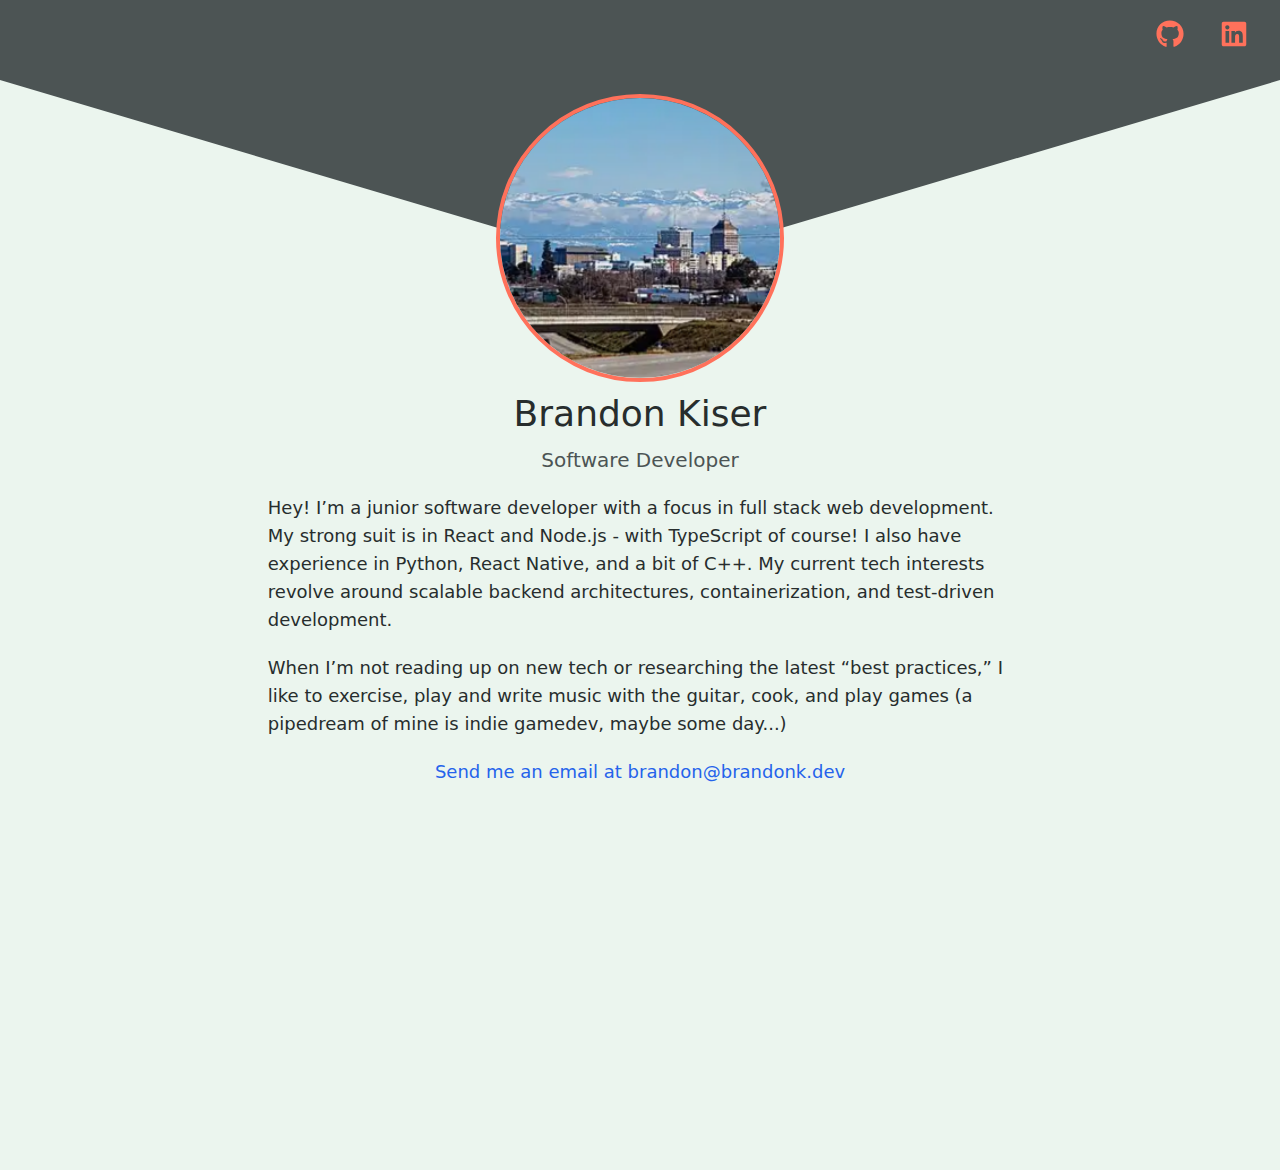
==== index.html @ dc222eaa "Updates" ====
<!DOCTYPE html><html lang="en"><head><meta charSet="utf-8"/><meta http-equiv="x-ua-compatible" content="ie=edge"/><meta name="viewport" content="width=device-width, initial-scale=1, shrink-to-fit=no"/><style data-href="/styles.4d371576f0919d60924b.css" id="gatsby-global-css">/*! tailwindcss v2.1.2 | MIT License | https://tailwindcss.com */

/*! modern-normalize v1.1.0 | MIT License | https://github.com/sindresorhus/modern-normalize */html{-moz-tab-size:4;-o-tab-size:4;tab-size:4;line-height:1.15;-webkit-text-size-adjust:100%}body{margin:0;font-family:system-ui,-apple-system,Segoe UI,Roboto,Helvetica,Arial,sans-serif,Apple Color Emoji,Segoe UI Emoji}hr{height:0;color:inherit}abbr[title]{-webkit-text-decoration:underline dotted;text-decoration:underline dotted}b,strong{font-weight:bolder}code,kbd,pre,samp{font-family:ui-monospace,SFMono-Regular,Consolas,Liberation Mono,Menlo,monospace;font-size:1em}small{font-size:80%}sub,sup{font-size:75%;line-height:0;position:relative;vertical-align:baseline}sub{bottom:-.25em}sup{top:-.5em}table{text-indent:0;border-color:inherit}button,input,optgroup,select,textarea{font-family:inherit;font-size:100%;line-height:1.15;margin:0}button,select{text-transform:none}[type=button],button{-webkit-appearance:button}legend{padding:0}progress{vertical-align:baseline}summary{display:list-item}blockquote,dd,dl,figure,h1,h2,h3,h4,h5,h6,hr,p,pre{margin:0}button{background-color:transparent;background-image:none}button:focus{outline:1px dotted;outline:5px auto -webkit-focus-ring-color}fieldset,ol,ul{margin:0;padding:0}ol,ul{list-style:none}html{font-family:ui-sans-serif,system-ui,-apple-system,BlinkMacSystemFont,Segoe UI,Roboto,Helvetica Neue,Arial,Noto Sans,sans-serif,Apple Color Emoji,Segoe UI Emoji,Segoe UI Symbol,Noto Color Emoji;line-height:1.5}body{font-family:inherit;line-height:inherit}*,:after,:before{box-sizing:border-box;border:0 solid}hr{border-top-width:1px}img{border-style:solid}textarea{resize:vertical}input::-moz-placeholder,textarea::-moz-placeholder{opacity:1;color:#a1a1aa}input:-ms-input-placeholder,textarea:-ms-input-placeholder{opacity:1;color:#a1a1aa}input::placeholder,textarea::placeholder{opacity:1;color:#a1a1aa}button{cursor:pointer}table{border-collapse:collapse}h1,h2,h3,h4,h5,h6{font-size:inherit;font-weight:inherit}a{color:inherit;text-decoration:inherit}button,input,optgroup,select,textarea{padding:0;line-height:inherit;color:inherit}code,kbd,pre,samp{font-family:ui-monospace,SFMono-Regular,Menlo,Monaco,Consolas,Liberation Mono,Courier New,monospace}audio,canvas,embed,iframe,img,object,svg,video{display:block;vertical-align:middle}img,video{max-width:100%;height:auto}.bg-gray{--tw-bg-opacity:1;background-color:rgba(76,84,84,var(--tw-bg-opacity))}.bg-light{--tw-bg-opacity:1;background-color:rgba(235,245,238,var(--tw-bg-opacity))}.border-primary{--tw-border-opacity:1;border-color:rgba(255,113,91,var(--tw-border-opacity))}.rounded-full{border-radius:9999px}.border-4{border-width:4px}.flex{display:flex}.table{display:table}.flex-col{flex-direction:column}.items-center{align-items:center}.justify-end{justify-content:flex-end}.font-medium{font-weight:500}.h-72{height:18rem}.text-xl{font-size:1.25rem;line-height:1.75rem}.text-4xl{font-size:2.25rem;line-height:2.5rem}.mt-3{margin-top:.75rem}.mt-5{margin-top:1.25rem}.mr-9{margin-right:2.25rem}.-mt-44{margin-top:-11rem}.max-w-prose{max-width:65ch}.max-w-screen-xl{max-width:1280px}.min-h-screen{min-height:100vh}.px-8{padding-left:2rem;padding-right:2rem}.pt-5{padding-top:1.25rem}.absolute{position:absolute}.relative{position:relative}.bottom-0{bottom:0}*{--tw-shadow:0 0 transparent;--tw-ring-inset:var(--tw-empty,/*!*/ /*!*/);--tw-ring-offset-width:0px;--tw-ring-offset-color:#fff;--tw-ring-color:rgba(59,130,246,0.5);--tw-ring-offset-shadow:0 0 transparent;--tw-ring-shadow:0 0 transparent}.text-primary{--tw-text-opacity:1;color:rgba(255,113,91,var(--tw-text-opacity))}.text-blue-600{--tw-text-opacity:1;color:rgba(37,99,235,var(--tw-text-opacity))}.text-gray{--tw-text-opacity:1;color:rgba(76,84,84,var(--tw-text-opacity))}.text-black{--tw-text-opacity:1;color:rgba(39,45,45,var(--tw-text-opacity))}.text-light{--tw-text-opacity:1;color:rgba(235,245,238,var(--tw-text-opacity))}.w-72{width:18rem}.w-full{width:100%}@-webkit-keyframes spin{to{transform:rotate(1turn)}}@keyframes spin{to{transform:rotate(1turn)}}@-webkit-keyframes ping{75%,to{transform:scale(2);opacity:0}}@keyframes ping{75%,to{transform:scale(2);opacity:0}}@-webkit-keyframes pulse{50%{opacity:.5}}@keyframes pulse{50%{opacity:.5}}@-webkit-keyframes bounce{0%,to{transform:translateY(-25%);-webkit-animation-timing-function:cubic-bezier(.8,0,1,1);animation-timing-function:cubic-bezier(.8,0,1,1)}50%{transform:none;-webkit-animation-timing-function:cubic-bezier(0,0,.2,1);animation-timing-function:cubic-bezier(0,0,.2,1)}}@keyframes bounce{0%,to{transform:translateY(-25%);-webkit-animation-timing-function:cubic-bezier(.8,0,1,1);animation-timing-function:cubic-bezier(.8,0,1,1)}50%{transform:none;-webkit-animation-timing-function:cubic-bezier(0,0,.2,1);animation-timing-function:cubic-bezier(0,0,.2,1)}}.filter{--tw-blur:var(--tw-empty,/*!*/ /*!*/);--tw-brightness:var(--tw-empty,/*!*/ /*!*/);--tw-contrast:var(--tw-empty,/*!*/ /*!*/);--tw-grayscale:var(--tw-empty,/*!*/ /*!*/);--tw-hue-rotate:var(--tw-empty,/*!*/ /*!*/);--tw-invert:var(--tw-empty,/*!*/ /*!*/);--tw-saturate:var(--tw-empty,/*!*/ /*!*/);--tw-sepia:var(--tw-empty,/*!*/ /*!*/);--tw-drop-shadow:var(--tw-empty,/*!*/ /*!*/);filter:var(--tw-blur) var(--tw-brightness) var(--tw-contrast) var(--tw-grayscale) var(--tw-hue-rotate) var(--tw-invert) var(--tw-saturate) var(--tw-sepia) var(--tw-drop-shadow)}@media (min-width:640px){.sm\:text-lg{font-size:1.125rem;line-height:1.75rem}}</style><meta name="generator" content="Gatsby 3.4.0"/><style>.gatsby-image-wrapper{position:relative;overflow:hidden}.gatsby-image-wrapper img{bottom:0;height:100%;left:0;margin:0;max-width:none;padding:0;position:absolute;right:0;top:0;width:100%;object-fit:cover}.gatsby-image-wrapper [data-main-image]{opacity:0;transform:translateZ(0);transition:opacity .25s linear;will-change:opacity}.gatsby-image-wrapper-constrained{display:inline-block}</style><noscript><style>.gatsby-image-wrapper noscript [data-main-image]{opacity:1!important}.gatsby-image-wrapper [data-placeholder-image]{opacity:0!important}</style></noscript><script type="module">const e="undefined"!=typeof HTMLImageElement&&"loading"in HTMLImageElement.prototype;e&&document.body.addEventListener("load",(function(e){if(void 0===e.target.dataset.mainImage)return;if(void 0===e.target.dataset.gatsbyImageSsr)return;const t=e.target;let a=null,n=t;for(;null===a&&n;)void 0!==n.parentNode.dataset.gatsbyImageWrapper&&(a=n.parentNode),n=n.parentNode;const o=a.querySelector("[data-placeholder-image]"),r=new Image;r.src=t.currentSrc,r.decode().catch((()=>{})).then((()=>{t.style.opacity=1,o&&(o.style.opacity=0,o.style.transition="opacity 500ms linear")}))}),!0);</script><title data-react-helmet="true">Home | Brandon Kiser</title><link data-react-helmet="true" rel="icon" type="image/png" sizes="32x32" href="/favicon-32x32.png?v=1"/><meta data-react-helmet="true" name="description" content="I&#x27;m a software developer interested in fullstack web development."/><meta data-react-helmet="true" name="image" content="/images/fresnoo.jpg"/><meta data-react-helmet="true" name="keywords" content="software developer,personal site"/><meta data-react-helmet="true" property="og:title" content="Home"/><meta data-react-helmet="true" property="og:description" content="I&#x27;m a software developer interested in fullstack web development."/><meta data-react-helmet="true" property="og:url" content="https://brandonk.dev/"/><meta data-react-helmet="true" property="og:image" content="/images/fresnoo.jpg"/><meta data-react-helmet="true" property="og:type" content="website"/><meta data-react-helmet="true" property="og:locale" content="en_US"/><meta data-react-helmet="true" property="twitter:card" content="summary"/><link as="script" rel="preload" href="/webpack-runtime-e0a2b628b7bd402c7b55.js"/><link as="script" rel="preload" href="/framework-cb53c9c362859ae9bfa5.js"/><link as="script" rel="preload" href="/app-51cdb8d6a1d5a7055a1d.js"/><link as="script" rel="preload" href="/1bfc9850-6efd8402f4353f41d329.js"/><link as="script" rel="preload" href="/component---src-pages-index-tsx-27142b4225691c82a915.js"/><link as="fetch" rel="preload" href="/page-data/index/page-data.json" crossorigin="anonymous"/><link as="fetch" rel="preload" href="/page-data/sq/d/2160465842.json" crossorigin="anonymous"/><link as="fetch" rel="preload" href="/page-data/app-data.json" crossorigin="anonymous"/></head><body><div id="___gatsby"><div style="outline:none" tabindex="-1" id="gatsby-focus-wrapper"><div><nav class="relative flex flex-col items-center bg-gray" style="min-height:270px"><div class="flex justify-end w-full max-w-screen-xl pt-5 px-8"><a class="mr-9" href="https://github.com/brandonskiser" aria-label="Navigate to Github profile"><svg stroke="currentColor" fill="currentColor" stroke-width="0" viewBox="0 0 496 512" class="text-primary" height="28" width="28" xmlns="http://www.w3.org/2000/svg"><path d="M165.9 397.4c0 2-2.3 3.6-5.2 3.6-3.3.3-5.6-1.3-5.6-3.6 0-2 2.3-3.6 5.2-3.6 3-.3 5.6 1.3 5.6 3.6zm-31.1-4.5c-.7 2 1.3 4.3 4.3 4.9 2.6 1 5.6 0 6.2-2s-1.3-4.3-4.3-5.2c-2.6-.7-5.5.3-6.2 2.3zm44.2-1.7c-2.9.7-4.9 2.6-4.6 4.9.3 2 2.9 3.3 5.9 2.6 2.9-.7 4.9-2.6 4.6-4.6-.3-1.9-3-3.2-5.9-2.9zM244.8 8C106.1 8 0 113.3 0 252c0 110.9 69.8 205.8 169.5 239.2 12.8 2.3 17.3-5.6 17.3-12.1 0-6.2-.3-40.4-.3-61.4 0 0-70 15-84.7-29.8 0 0-11.4-29.1-27.8-36.6 0 0-22.9-15.7 1.6-15.4 0 0 24.9 2 38.6 25.8 21.9 38.6 58.6 27.5 72.9 20.9 2.3-16 8.8-27.1 16-33.7-55.9-6.2-112.3-14.3-112.3-110.5 0-27.5 7.6-41.3 23.6-58.9-2.6-6.5-11.1-33.3 2.6-67.9 20.9-6.5 69 27 69 27 20-5.6 41.5-8.5 62.8-8.5s42.8 2.9 62.8 8.5c0 0 48.1-33.6 69-27 13.7 34.7 5.2 61.4 2.6 67.9 16 17.7 25.8 31.5 25.8 58.9 0 96.5-58.9 104.2-114.8 110.5 9.2 7.9 17 22.9 17 46.4 0 33.7-.3 75.4-.3 83.6 0 6.5 4.6 14.4 17.3 12.1C428.2 457.8 496 362.9 496 252 496 113.3 383.5 8 244.8 8zM97.2 352.9c-1.3 1-1 3.3.7 5.2 1.6 1.6 3.9 2.3 5.2 1 1.3-1 1-3.3-.7-5.2-1.6-1.6-3.9-2.3-5.2-1zm-10.8-8.1c-.7 1.3.3 2.9 2.3 3.9 1.6 1 3.6.7 4.3-.7.7-1.3-.3-2.9-2.3-3.9-2-.6-3.6-.3-4.3.7zm32.4 35.6c-1.6 1.3-1 4.3 1.3 6.2 2.3 2.3 5.2 2.6 6.5 1 1.3-1.3.7-4.3-1.3-6.2-2.2-2.3-5.2-2.6-6.5-1zm-11.4-14.7c-1.6 1-1.6 3.6 0 5.9 1.6 2.3 4.3 3.3 5.6 2.3 1.6-1.3 1.6-3.9 0-6.2-1.4-2.3-4-3.3-5.6-2z"></path></svg></a><a href="#" aria-label="Navigate to Linkedin profile"><svg stroke="currentColor" fill="currentColor" stroke-width="0" viewBox="0 0 448 512" class="text-primary" height="28" width="28" xmlns="http://www.w3.org/2000/svg"><path d="M416 32H31.9C14.3 32 0 46.5 0 64.3v383.4C0 465.5 14.3 480 31.9 480H416c17.6 0 32-14.5 32-32.3V64.3c0-17.8-14.4-32.3-32-32.3zM135.4 416H69V202.2h66.5V416zm-33.2-243c-21.3 0-38.5-17.3-38.5-38.5S80.9 96 102.2 96c21.2 0 38.5 17.3 38.5 38.5 0 21.3-17.2 38.5-38.5 38.5zm282.1 243h-66.4V312c0-24.8-.5-56.7-34.5-56.7-34.6 0-39.9 27-39.9 54.9V416h-66.4V202.2h63.7v29.2h.9c8.9-16.8 30.6-34.5 62.9-34.5 67.2 0 79.7 44.3 79.7 101.9V416z"></path></svg></a></div><div class="absolute bottom-0 w-full text-light"><svg width="100%" height="190" viewBox="0 0 1440 190" fill="none" xmlns="http://www.w3.org/2000/svg" preserveAspectRatio="none"><path d="M 0 0 L 720 190 L 1440 0 V 190 H 0 V 0 Z" fill="currentColor"></path></svg></div></nav><main class="flex flex-col items-center relative bg-light min-h-screen px-8"><div data-gatsby-image-wrapper="" class="gatsby-image-wrapper gatsby-image-wrapper-constrained -mt-44 border-primary border-4 rounded-full w-72 h-72"><div style="max-width:500px;display:block"><img alt="" role="presentation" aria-hidden="true" src="data:image/svg+xml;charset=utf-8,%3Csvg height=&#x27;247&#x27; width=&#x27;500&#x27; xmlns=&#x27;http://www.w3.org/2000/svg&#x27; version=&#x27;1.1&#x27;%3E%3C/svg%3E" style="max-width:100%;display:block;position:static"/></div><div aria-hidden="true" data-placeholder-image="" style="opacity:1;transition:opacity 500ms linear;background-color:#88a8c8;position:absolute;top:0;left:0;bottom:0;right:0"></div><picture><source type="image/webp" data-srcset="/static/77db1c9a770dfc581661eaed832fd89c/d7fe7/profile.webp 125w,/static/77db1c9a770dfc581661eaed832fd89c/f8513/profile.webp 250w,/static/77db1c9a770dfc581661eaed832fd89c/a6b00/profile.webp 500w" sizes="(min-width: 500px) 500px, 100vw"/><img data-gatsby-image-ssr="" data-main-image="" style="opacity:0" sizes="(min-width: 500px) 500px, 100vw" decoding="async" loading="lazy" data-src="/static/77db1c9a770dfc581661eaed832fd89c/4d227/profile.jpg" data-srcset="/static/77db1c9a770dfc581661eaed832fd89c/37e5d/profile.jpg 125w,/static/77db1c9a770dfc581661eaed832fd89c/defcf/profile.jpg 250w,/static/77db1c9a770dfc581661eaed832fd89c/4d227/profile.jpg 500w" alt="Profile Picture"/></picture><noscript><picture><source type="image/webp" srcSet="/static/77db1c9a770dfc581661eaed832fd89c/d7fe7/profile.webp 125w,/static/77db1c9a770dfc581661eaed832fd89c/f8513/profile.webp 250w,/static/77db1c9a770dfc581661eaed832fd89c/a6b00/profile.webp 500w" sizes="(min-width: 500px) 500px, 100vw"/><img data-gatsby-image-ssr="" data-main-image="" style="opacity:0" sizes="(min-width: 500px) 500px, 100vw" decoding="async" loading="lazy" src="/static/77db1c9a770dfc581661eaed832fd89c/4d227/profile.jpg" srcSet="/static/77db1c9a770dfc581661eaed832fd89c/37e5d/profile.jpg 125w,/static/77db1c9a770dfc581661eaed832fd89c/defcf/profile.jpg 250w,/static/77db1c9a770dfc581661eaed832fd89c/4d227/profile.jpg 500w" alt="Profile Picture"/></picture></noscript><script type="module">const t="undefined"!=typeof HTMLImageElement&&"loading"in HTMLImageElement.prototype;if(t){const t=document.querySelectorAll("img[data-main-image]");for(let e of t){e.dataset.src&&(e.setAttribute("src",e.dataset.src),e.removeAttribute("data-src")),e.dataset.srcset&&(e.setAttribute("srcset",e.dataset.srcset),e.removeAttribute("data-srcset"));const t=e.parentNode.querySelectorAll("source[data-srcset]");for(let e of t)e.setAttribute("srcset",e.dataset.srcset),e.removeAttribute("data-srcset");e.complete&&(e.style.opacity=1)}}</script></div><h1 class="text-4xl font-medium text-black mt-3">Brandon Kiser</h1><h2 class="text-xl text-gray mt-3">Software Developer</h2><p class="text-black mt-5 max-w-prose sm:text-lg">Hey! I’m a junior software developer with a focus in full stack web development. My strong suit is in React and Node.js - with TypeScript of course! I also have experience in Python, React Native, and a bit of C++. My current tech interests revolve around scalable backend architectures, containerization, and test-driven development.</p><p class="text-black mt-5 max-w-prose sm:text-lg">When I’m not reading up on new tech or researching the latest “best practices,” I like to exercise, play and write music with the guitar, cook, and play games (a pipedream of mine is indie gamedev, maybe some day...)</p><a class="text-blue-600 mt-5 sm:text-lg" href="mailto:brandon@brandonk.dev">Send me an email at brandon@brandonk.dev</a></main></div></div><div id="gatsby-announcer" style="position:absolute;top:0;width:1px;height:1px;padding:0;overflow:hidden;clip:rect(0, 0, 0, 0);white-space:nowrap;border:0" aria-live="assertive" aria-atomic="true"></div></div><script id="gatsby-script-loader">/*<![CDATA[*/window.pagePath="/";/*]]>*/</script><script id="gatsby-chunk-mapping">/*<![CDATA[*/window.___chunkMapping={"polyfill":["/polyfill-16cd3ae3bc737259f086.js"],"app":["/app-51cdb8d6a1d5a7055a1d.js"],"component---src-pages-404-tsx":["/component---src-pages-404-tsx-73007e26bf84c670ecbb.js"],"component---src-pages-index-tsx":["/component---src-pages-index-tsx-27142b4225691c82a915.js"]};/*]]>*/</script><script src="/polyfill-16cd3ae3bc737259f086.js" nomodule=""></script><script src="/component---src-pages-index-tsx-27142b4225691c82a915.js" async=""></script><script src="/1bfc9850-6efd8402f4353f41d329.js" async=""></script><script src="/app-51cdb8d6a1d5a7055a1d.js" async=""></script><script src="/framework-cb53c9c362859ae9bfa5.js" async=""></script><script src="/webpack-runtime-e0a2b628b7bd402c7b55.js" async=""></script></body></html>
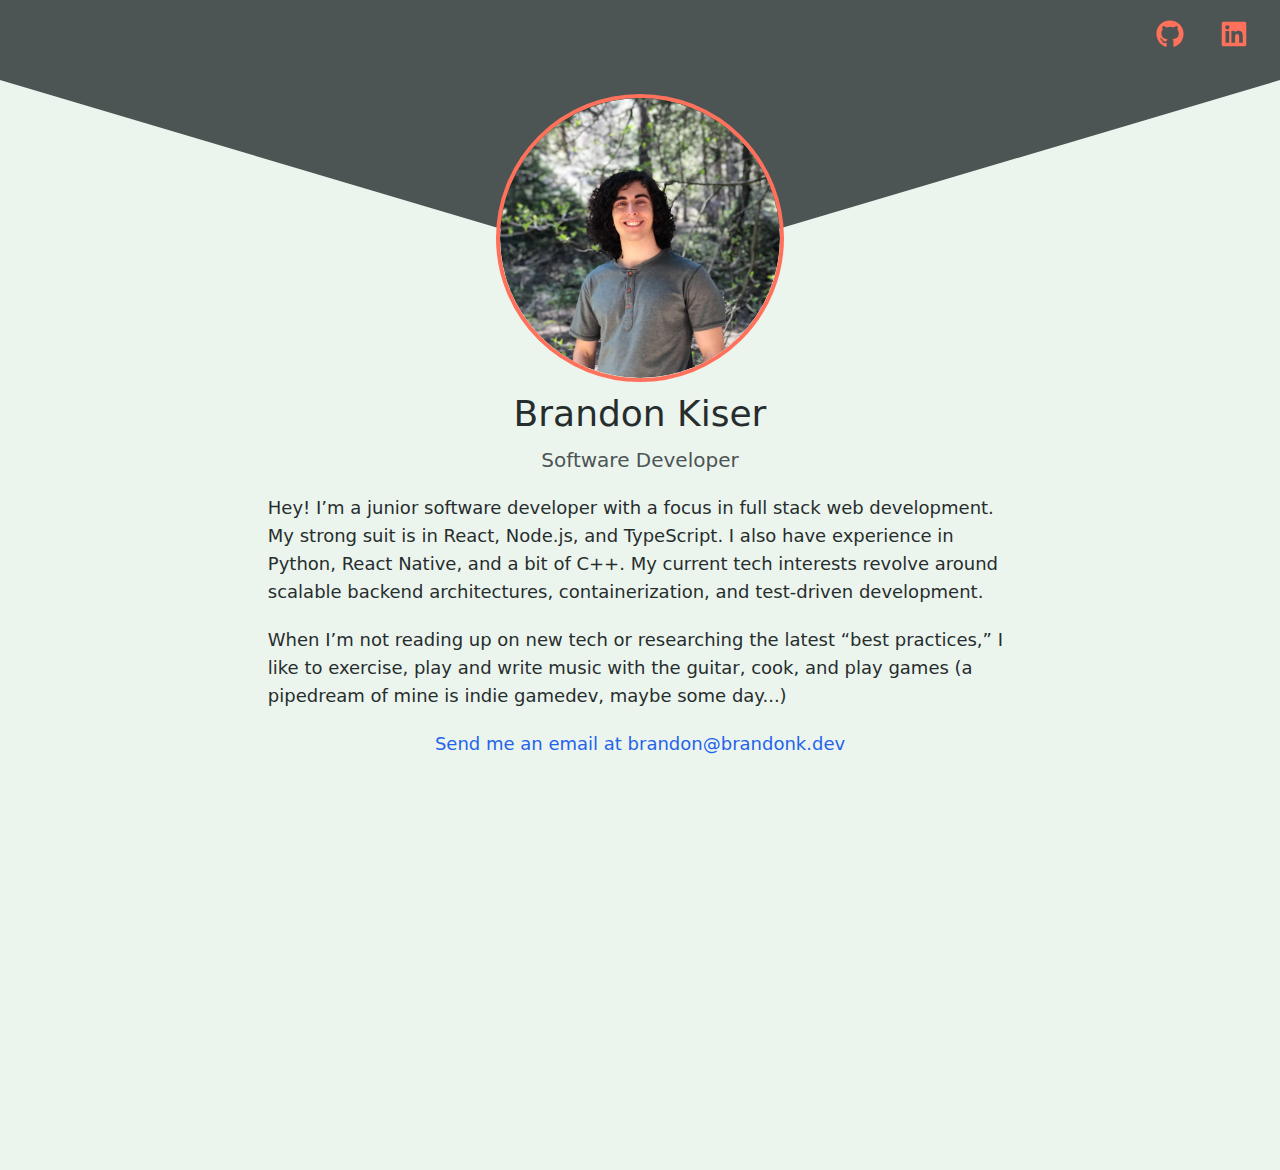
==== commit 0c8e0aa5: "Updates" ====
--- a/index.html
+++ b/index.html
@@ -1,3 +1,3 @@
-<!DOCTYPE html><html lang="en"><head><meta charSet="utf-8"/><meta http-equiv="x-ua-compatible" content="ie=edge"/><meta name="viewport" content="width=device-width, initial-scale=1, shrink-to-fit=no"/><style data-href="/styles.4d371576f0919d60924b.css" id="gatsby-global-css">/*! tailwindcss v2.1.2 | MIT License | https://tailwindcss.com */
+<!DOCTYPE html><html lang="en"><head><meta charSet="utf-8"/><meta http-equiv="x-ua-compatible" content="ie=edge"/><meta name="viewport" content="width=device-width, initial-scale=1, shrink-to-fit=no"/><style data-href="/styles.6b4b7f3c57226f281df9.css" id="gatsby-global-css">/*! tailwindcss v2.1.2 | MIT License | https://tailwindcss.com */
 
-/*! modern-normalize v1.1.0 | MIT License | https://github.com/sindresorhus/modern-normalize */html{-moz-tab-size:4;-o-tab-size:4;tab-size:4;line-height:1.15;-webkit-text-size-adjust:100%}body{margin:0;font-family:system-ui,-apple-system,Segoe UI,Roboto,Helvetica,Arial,sans-serif,Apple Color Emoji,Segoe UI Emoji}hr{height:0;color:inherit}abbr[title]{-webkit-text-decoration:underline dotted;text-decoration:underline dotted}b,strong{font-weight:bolder}code,kbd,pre,samp{font-family:ui-monospace,SFMono-Regular,Consolas,Liberation Mono,Menlo,monospace;font-size:1em}small{font-size:80%}sub,sup{font-size:75%;line-height:0;position:relative;vertical-align:baseline}sub{bottom:-.25em}sup{top:-.5em}table{text-indent:0;border-color:inherit}button,input,optgroup,select,textarea{font-family:inherit;font-size:100%;line-height:1.15;margin:0}button,select{text-transform:none}[type=button],button{-webkit-appearance:button}legend{padding:0}progress{vertical-align:baseline}summary{display:list-item}blockquote,dd,dl,figure,h1,h2,h3,h4,h5,h6,hr,p,pre{margin:0}button{background-color:transparent;background-image:none}button:focus{outline:1px dotted;outline:5px auto -webkit-focus-ring-color}fieldset,ol,ul{margin:0;padding:0}ol,ul{list-style:none}html{font-family:ui-sans-serif,system-ui,-apple-system,BlinkMacSystemFont,Segoe UI,Roboto,Helvetica Neue,Arial,Noto Sans,sans-serif,Apple Color Emoji,Segoe UI Emoji,Segoe UI Symbol,Noto Color Emoji;line-height:1.5}body{font-family:inherit;line-height:inherit}*,:after,:before{box-sizing:border-box;border:0 solid}hr{border-top-width:1px}img{border-style:solid}textarea{resize:vertical}input::-moz-placeholder,textarea::-moz-placeholder{opacity:1;color:#a1a1aa}input:-ms-input-placeholder,textarea:-ms-input-placeholder{opacity:1;color:#a1a1aa}input::placeholder,textarea::placeholder{opacity:1;color:#a1a1aa}button{cursor:pointer}table{border-collapse:collapse}h1,h2,h3,h4,h5,h6{font-size:inherit;font-weight:inherit}a{color:inherit;text-decoration:inherit}button,input,optgroup,select,textarea{padding:0;line-height:inherit;color:inherit}code,kbd,pre,samp{font-family:ui-monospace,SFMono-Regular,Menlo,Monaco,Consolas,Liberation Mono,Courier New,monospace}audio,canvas,embed,iframe,img,object,svg,video{display:block;vertical-align:middle}img,video{max-width:100%;height:auto}.bg-gray{--tw-bg-opacity:1;background-color:rgba(76,84,84,var(--tw-bg-opacity))}.bg-light{--tw-bg-opacity:1;background-color:rgba(235,245,238,var(--tw-bg-opacity))}.border-primary{--tw-border-opacity:1;border-color:rgba(255,113,91,var(--tw-border-opacity))}.rounded-full{border-radius:9999px}.border-4{border-width:4px}.flex{display:flex}.table{display:table}.flex-col{flex-direction:column}.items-center{align-items:center}.justify-end{justify-content:flex-end}.font-medium{font-weight:500}.h-72{height:18rem}.text-xl{font-size:1.25rem;line-height:1.75rem}.text-4xl{font-size:2.25rem;line-height:2.5rem}.mt-3{margin-top:.75rem}.mt-5{margin-top:1.25rem}.mr-9{margin-right:2.25rem}.-mt-44{margin-top:-11rem}.max-w-prose{max-width:65ch}.max-w-screen-xl{max-width:1280px}.min-h-screen{min-height:100vh}.px-8{padding-left:2rem;padding-right:2rem}.pt-5{padding-top:1.25rem}.absolute{position:absolute}.relative{position:relative}.bottom-0{bottom:0}*{--tw-shadow:0 0 transparent;--tw-ring-inset:var(--tw-empty,/*!*/ /*!*/);--tw-ring-offset-width:0px;--tw-ring-offset-color:#fff;--tw-ring-color:rgba(59,130,246,0.5);--tw-ring-offset-shadow:0 0 transparent;--tw-ring-shadow:0 0 transparent}.text-primary{--tw-text-opacity:1;color:rgba(255,113,91,var(--tw-text-opacity))}.text-blue-600{--tw-text-opacity:1;color:rgba(37,99,235,var(--tw-text-opacity))}.text-gray{--tw-text-opacity:1;color:rgba(76,84,84,var(--tw-text-opacity))}.text-black{--tw-text-opacity:1;color:rgba(39,45,45,var(--tw-text-opacity))}.text-light{--tw-text-opacity:1;color:rgba(235,245,238,var(--tw-text-opacity))}.w-72{width:18rem}.w-full{width:100%}@-webkit-keyframes spin{to{transform:rotate(1turn)}}@keyframes spin{to{transform:rotate(1turn)}}@-webkit-keyframes ping{75%,to{transform:scale(2);opacity:0}}@keyframes ping{75%,to{transform:scale(2);opacity:0}}@-webkit-keyframes pulse{50%{opacity:.5}}@keyframes pulse{50%{opacity:.5}}@-webkit-keyframes bounce{0%,to{transform:translateY(-25%);-webkit-animation-timing-function:cubic-bezier(.8,0,1,1);animation-timing-function:cubic-bezier(.8,0,1,1)}50%{transform:none;-webkit-animation-timing-function:cubic-bezier(0,0,.2,1);animation-timing-function:cubic-bezier(0,0,.2,1)}}@keyframes bounce{0%,to{transform:translateY(-25%);-webkit-animation-timing-function:cubic-bezier(.8,0,1,1);animation-timing-function:cubic-bezier(.8,0,1,1)}50%{transform:none;-webkit-animation-timing-function:cubic-bezier(0,0,.2,1);animation-timing-function:cubic-bezier(0,0,.2,1)}}.filter{--tw-blur:var(--tw-empty,/*!*/ /*!*/);--tw-brightness:var(--tw-empty,/*!*/ /*!*/);--tw-contrast:var(--tw-empty,/*!*/ /*!*/);--tw-grayscale:var(--tw-empty,/*!*/ /*!*/);--tw-hue-rotate:var(--tw-empty,/*!*/ /*!*/);--tw-invert:var(--tw-empty,/*!*/ /*!*/);--tw-saturate:var(--tw-empty,/*!*/ /*!*/);--tw-sepia:var(--tw-empty,/*!*/ /*!*/);--tw-drop-shadow:var(--tw-empty,/*!*/ /*!*/);filter:var(--tw-blur) var(--tw-brightness) var(--tw-contrast) var(--tw-grayscale) var(--tw-hue-rotate) var(--tw-invert) var(--tw-saturate) var(--tw-sepia) var(--tw-drop-shadow)}@media (min-width:640px){.sm\:text-lg{font-size:1.125rem;line-height:1.75rem}}</style><meta name="generator" content="Gatsby 3.4.0"/><style>.gatsby-image-wrapper{position:relative;overflow:hidden}.gatsby-image-wrapper img{bottom:0;height:100%;left:0;margin:0;max-width:none;padding:0;position:absolute;right:0;top:0;width:100%;object-fit:cover}.gatsby-image-wrapper [data-main-image]{opacity:0;transform:translateZ(0);transition:opacity .25s linear;will-change:opacity}.gatsby-image-wrapper-constrained{display:inline-block}</style><noscript><style>.gatsby-image-wrapper noscript [data-main-image]{opacity:1!important}.gatsby-image-wrapper [data-placeholder-image]{opacity:0!important}</style></noscript><script type="module">const e="undefined"!=typeof HTMLImageElement&&"loading"in HTMLImageElement.prototype;e&&document.body.addEventListener("load",(function(e){if(void 0===e.target.dataset.mainImage)return;if(void 0===e.target.dataset.gatsbyImageSsr)return;const t=e.target;let a=null,n=t;for(;null===a&&n;)void 0!==n.parentNode.dataset.gatsbyImageWrapper&&(a=n.parentNode),n=n.parentNode;const o=a.querySelector("[data-placeholder-image]"),r=new Image;r.src=t.currentSrc,r.decode().catch((()=>{})).then((()=>{t.style.opacity=1,o&&(o.style.opacity=0,o.style.transition="opacity 500ms linear")}))}),!0);</script><title data-react-helmet="true">Home | Brandon Kiser</title><link data-react-helmet="true" rel="icon" type="image/png" sizes="32x32" href="/favicon-32x32.png?v=1"/><meta data-react-helmet="true" name="description" content="I&#x27;m a software developer interested in fullstack web development."/><meta data-react-helmet="true" name="image" content="/images/fresnoo.jpg"/><meta data-react-helmet="true" name="keywords" content="software developer,personal site"/><meta data-react-helmet="true" property="og:title" content="Home"/><meta data-react-helmet="true" property="og:description" content="I&#x27;m a software developer interested in fullstack web development."/><meta data-react-helmet="true" property="og:url" content="https://brandonk.dev/"/><meta data-react-helmet="true" property="og:image" content="/images/fresnoo.jpg"/><meta data-react-helmet="true" property="og:type" content="website"/><meta data-react-helmet="true" property="og:locale" content="en_US"/><meta data-react-helmet="true" property="twitter:card" content="summary"/><link as="script" rel="preload" href="/webpack-runtime-e0a2b628b7bd402c7b55.js"/><link as="script" rel="preload" href="/framework-cb53c9c362859ae9bfa5.js"/><link as="script" rel="preload" href="/app-51cdb8d6a1d5a7055a1d.js"/><link as="script" rel="preload" href="/1bfc9850-6efd8402f4353f41d329.js"/><link as="script" rel="preload" href="/component---src-pages-index-tsx-27142b4225691c82a915.js"/><link as="fetch" rel="preload" href="/page-data/index/page-data.json" crossorigin="anonymous"/><link as="fetch" rel="preload" href="/page-data/sq/d/2160465842.json" crossorigin="anonymous"/><link as="fetch" rel="preload" href="/page-data/app-data.json" crossorigin="anonymous"/></head><body><div id="___gatsby"><div style="outline:none" tabindex="-1" id="gatsby-focus-wrapper"><div><nav class="relative flex flex-col items-center bg-gray" style="min-height:270px"><div class="flex justify-end w-full max-w-screen-xl pt-5 px-8"><a class="mr-9" href="https://github.com/brandonskiser" aria-label="Navigate to Github profile"><svg stroke="currentColor" fill="currentColor" stroke-width="0" viewBox="0 0 496 512" class="text-primary" height="28" width="28" xmlns="http://www.w3.org/2000/svg"><path d="M165.9 397.4c0 2-2.3 3.6-5.2 3.6-3.3.3-5.6-1.3-5.6-3.6 0-2 2.3-3.6 5.2-3.6 3-.3 5.6 1.3 5.6 3.6zm-31.1-4.5c-.7 2 1.3 4.3 4.3 4.9 2.6 1 5.6 0 6.2-2s-1.3-4.3-4.3-5.2c-2.6-.7-5.5.3-6.2 2.3zm44.2-1.7c-2.9.7-4.9 2.6-4.6 4.9.3 2 2.9 3.3 5.9 2.6 2.9-.7 4.9-2.6 4.6-4.6-.3-1.9-3-3.2-5.9-2.9zM244.8 8C106.1 8 0 113.3 0 252c0 110.9 69.8 205.8 169.5 239.2 12.8 2.3 17.3-5.6 17.3-12.1 0-6.2-.3-40.4-.3-61.4 0 0-70 15-84.7-29.8 0 0-11.4-29.1-27.8-36.6 0 0-22.9-15.7 1.6-15.4 0 0 24.9 2 38.6 25.8 21.9 38.6 58.6 27.5 72.9 20.9 2.3-16 8.8-27.1 16-33.7-55.9-6.2-112.3-14.3-112.3-110.5 0-27.5 7.6-41.3 23.6-58.9-2.6-6.5-11.1-33.3 2.6-67.9 20.9-6.5 69 27 69 27 20-5.6 41.5-8.5 62.8-8.5s42.8 2.9 62.8 8.5c0 0 48.1-33.6 69-27 13.7 34.7 5.2 61.4 2.6 67.9 16 17.7 25.8 31.5 25.8 58.9 0 96.5-58.9 104.2-114.8 110.5 9.2 7.9 17 22.9 17 46.4 0 33.7-.3 75.4-.3 83.6 0 6.5 4.6 14.4 17.3 12.1C428.2 457.8 496 362.9 496 252 496 113.3 383.5 8 244.8 8zM97.2 352.9c-1.3 1-1 3.3.7 5.2 1.6 1.6 3.9 2.3 5.2 1 1.3-1 1-3.3-.7-5.2-1.6-1.6-3.9-2.3-5.2-1zm-10.8-8.1c-.7 1.3.3 2.9 2.3 3.9 1.6 1 3.6.7 4.3-.7.7-1.3-.3-2.9-2.3-3.9-2-.6-3.6-.3-4.3.7zm32.4 35.6c-1.6 1.3-1 4.3 1.3 6.2 2.3 2.3 5.2 2.6 6.5 1 1.3-1.3.7-4.3-1.3-6.2-2.2-2.3-5.2-2.6-6.5-1zm-11.4-14.7c-1.6 1-1.6 3.6 0 5.9 1.6 2.3 4.3 3.3 5.6 2.3 1.6-1.3 1.6-3.9 0-6.2-1.4-2.3-4-3.3-5.6-2z"></path></svg></a><a href="#" aria-label="Navigate to Linkedin profile"><svg stroke="currentColor" fill="currentColor" stroke-width="0" viewBox="0 0 448 512" class="text-primary" height="28" width="28" xmlns="http://www.w3.org/2000/svg"><path d="M416 32H31.9C14.3 32 0 46.5 0 64.3v383.4C0 465.5 14.3 480 31.9 480H416c17.6 0 32-14.5 32-32.3V64.3c0-17.8-14.4-32.3-32-32.3zM135.4 416H69V202.2h66.5V416zm-33.2-243c-21.3 0-38.5-17.3-38.5-38.5S80.9 96 102.2 96c21.2 0 38.5 17.3 38.5 38.5 0 21.3-17.2 38.5-38.5 38.5zm282.1 243h-66.4V312c0-24.8-.5-56.7-34.5-56.7-34.6 0-39.9 27-39.9 54.9V416h-66.4V202.2h63.7v29.2h.9c8.9-16.8 30.6-34.5 62.9-34.5 67.2 0 79.7 44.3 79.7 101.9V416z"></path></svg></a></div><div class="absolute bottom-0 w-full text-light"><svg width="100%" height="190" viewBox="0 0 1440 190" fill="none" xmlns="http://www.w3.org/2000/svg" preserveAspectRatio="none"><path d="M 0 0 L 720 190 L 1440 0 V 190 H 0 V 0 Z" fill="currentColor"></path></svg></div></nav><main class="flex flex-col items-center relative bg-light min-h-screen px-8"><div data-gatsby-image-wrapper="" class="gatsby-image-wrapper gatsby-image-wrapper-constrained -mt-44 border-primary border-4 rounded-full w-72 h-72"><div style="max-width:500px;display:block"><img alt="" role="presentation" aria-hidden="true" src="data:image/svg+xml;charset=utf-8,%3Csvg height=&#x27;247&#x27; width=&#x27;500&#x27; xmlns=&#x27;http://www.w3.org/2000/svg&#x27; version=&#x27;1.1&#x27;%3E%3C/svg%3E" style="max-width:100%;display:block;position:static"/></div><div aria-hidden="true" data-placeholder-image="" style="opacity:1;transition:opacity 500ms linear;background-color:#88a8c8;position:absolute;top:0;left:0;bottom:0;right:0"></div><picture><source type="image/webp" data-srcset="/static/77db1c9a770dfc581661eaed832fd89c/d7fe7/profile.webp 125w,/static/77db1c9a770dfc581661eaed832fd89c/f8513/profile.webp 250w,/static/77db1c9a770dfc581661eaed832fd89c/a6b00/profile.webp 500w" sizes="(min-width: 500px) 500px, 100vw"/><img data-gatsby-image-ssr="" data-main-image="" style="opacity:0" sizes="(min-width: 500px) 500px, 100vw" decoding="async" loading="lazy" data-src="/static/77db1c9a770dfc581661eaed832fd89c/4d227/profile.jpg" data-srcset="/static/77db1c9a770dfc581661eaed832fd89c/37e5d/profile.jpg 125w,/static/77db1c9a770dfc581661eaed832fd89c/defcf/profile.jpg 250w,/static/77db1c9a770dfc581661eaed832fd89c/4d227/profile.jpg 500w" alt="Profile Picture"/></picture><noscript><picture><source type="image/webp" srcSet="/static/77db1c9a770dfc581661eaed832fd89c/d7fe7/profile.webp 125w,/static/77db1c9a770dfc581661eaed832fd89c/f8513/profile.webp 250w,/static/77db1c9a770dfc581661eaed832fd89c/a6b00/profile.webp 500w" sizes="(min-width: 500px) 500px, 100vw"/><img data-gatsby-image-ssr="" data-main-image="" style="opacity:0" sizes="(min-width: 500px) 500px, 100vw" decoding="async" loading="lazy" src="/static/77db1c9a770dfc581661eaed832fd89c/4d227/profile.jpg" srcSet="/static/77db1c9a770dfc581661eaed832fd89c/37e5d/profile.jpg 125w,/static/77db1c9a770dfc581661eaed832fd89c/defcf/profile.jpg 250w,/static/77db1c9a770dfc581661eaed832fd89c/4d227/profile.jpg 500w" alt="Profile Picture"/></picture></noscript><script type="module">const t="undefined"!=typeof HTMLImageElement&&"loading"in HTMLImageElement.prototype;if(t){const t=document.querySelectorAll("img[data-main-image]");for(let e of t){e.dataset.src&&(e.setAttribute("src",e.dataset.src),e.removeAttribute("data-src")),e.dataset.srcset&&(e.setAttribute("srcset",e.dataset.srcset),e.removeAttribute("data-srcset"));const t=e.parentNode.querySelectorAll("source[data-srcset]");for(let e of t)e.setAttribute("srcset",e.dataset.srcset),e.removeAttribute("data-srcset");e.complete&&(e.style.opacity=1)}}</script></div><h1 class="text-4xl font-medium text-black mt-3">Brandon Kiser</h1><h2 class="text-xl text-gray mt-3">Software Developer</h2><p class="text-black mt-5 max-w-prose sm:text-lg">Hey! I’m a junior software developer with a focus in full stack web development. My strong suit is in React and Node.js - with TypeScript of course! I also have experience in Python, React Native, and a bit of C++. My current tech interests revolve around scalable backend architectures, containerization, and test-driven development.</p><p class="text-black mt-5 max-w-prose sm:text-lg">When I’m not reading up on new tech or researching the latest “best practices,” I like to exercise, play and write music with the guitar, cook, and play games (a pipedream of mine is indie gamedev, maybe some day...)</p><a class="text-blue-600 mt-5 sm:text-lg" href="mailto:brandon@brandonk.dev">Send me an email at brandon@brandonk.dev</a></main></div></div><div id="gatsby-announcer" style="position:absolute;top:0;width:1px;height:1px;padding:0;overflow:hidden;clip:rect(0, 0, 0, 0);white-space:nowrap;border:0" aria-live="assertive" aria-atomic="true"></div></div><script id="gatsby-script-loader">/*<![CDATA[*/window.pagePath="/";/*]]>*/</script><script id="gatsby-chunk-mapping">/*<![CDATA[*/window.___chunkMapping={"polyfill":["/polyfill-16cd3ae3bc737259f086.js"],"app":["/app-51cdb8d6a1d5a7055a1d.js"],"component---src-pages-404-tsx":["/component---src-pages-404-tsx-73007e26bf84c670ecbb.js"],"component---src-pages-index-tsx":["/component---src-pages-index-tsx-27142b4225691c82a915.js"]};/*]]>*/</script><script src="/polyfill-16cd3ae3bc737259f086.js" nomodule=""></script><script src="/component---src-pages-index-tsx-27142b4225691c82a915.js" async=""></script><script src="/1bfc9850-6efd8402f4353f41d329.js" async=""></script><script src="/app-51cdb8d6a1d5a7055a1d.js" async=""></script><script src="/framework-cb53c9c362859ae9bfa5.js" async=""></script><script src="/webpack-runtime-e0a2b628b7bd402c7b55.js" async=""></script></body></html>+/*! modern-normalize v1.1.0 | MIT License | https://github.com/sindresorhus/modern-normalize */html{-moz-tab-size:4;-o-tab-size:4;tab-size:4;line-height:1.15;-webkit-text-size-adjust:100%}body{margin:0;font-family:system-ui,-apple-system,Segoe UI,Roboto,Helvetica,Arial,sans-serif,Apple Color Emoji,Segoe UI Emoji}hr{height:0;color:inherit}abbr[title]{-webkit-text-decoration:underline dotted;text-decoration:underline dotted}b,strong{font-weight:bolder}code,kbd,pre,samp{font-family:ui-monospace,SFMono-Regular,Consolas,Liberation Mono,Menlo,monospace;font-size:1em}small{font-size:80%}sub,sup{font-size:75%;line-height:0;position:relative;vertical-align:baseline}sub{bottom:-.25em}sup{top:-.5em}table{text-indent:0;border-color:inherit}button,input,optgroup,select,textarea{font-family:inherit;font-size:100%;line-height:1.15;margin:0}button,select{text-transform:none}[type=button],button{-webkit-appearance:button}legend{padding:0}progress{vertical-align:baseline}summary{display:list-item}blockquote,dd,dl,figure,h1,h2,h3,h4,h5,h6,hr,p,pre{margin:0}button{background-color:transparent;background-image:none}button:focus{outline:1px dotted;outline:5px auto -webkit-focus-ring-color}fieldset,ol,ul{margin:0;padding:0}ol,ul{list-style:none}html{font-family:ui-sans-serif,system-ui,-apple-system,BlinkMacSystemFont,Segoe UI,Roboto,Helvetica Neue,Arial,Noto Sans,sans-serif,Apple Color Emoji,Segoe UI Emoji,Segoe UI Symbol,Noto Color Emoji;line-height:1.5}body{font-family:inherit;line-height:inherit}*,:after,:before{box-sizing:border-box;border:0 solid}hr{border-top-width:1px}img{border-style:solid}textarea{resize:vertical}input::-moz-placeholder,textarea::-moz-placeholder{opacity:1;color:#a1a1aa}input:-ms-input-placeholder,textarea:-ms-input-placeholder{opacity:1;color:#a1a1aa}input::placeholder,textarea::placeholder{opacity:1;color:#a1a1aa}button{cursor:pointer}table{border-collapse:collapse}h1,h2,h3,h4,h5,h6{font-size:inherit;font-weight:inherit}a{color:inherit;text-decoration:inherit}button,input,optgroup,select,textarea{padding:0;line-height:inherit;color:inherit}code,kbd,pre,samp{font-family:ui-monospace,SFMono-Regular,Menlo,Monaco,Consolas,Liberation Mono,Courier New,monospace}audio,canvas,embed,iframe,img,object,svg,video{display:block;vertical-align:middle}img,video{max-width:100%;height:auto}.bg-gray{--tw-bg-opacity:1;background-color:rgba(76,84,84,var(--tw-bg-opacity))}.bg-light{--tw-bg-opacity:1;background-color:rgba(235,245,238,var(--tw-bg-opacity))}.border-primary{--tw-border-opacity:1;border-color:rgba(255,113,91,var(--tw-border-opacity))}.rounded-full{border-radius:9999px}.border-4{border-width:4px}.flex{display:flex}.table{display:table}.flex-col{flex-direction:column}.items-center{align-items:center}.justify-end{justify-content:flex-end}.font-medium{font-weight:500}.h-72{height:18rem}.text-xl{font-size:1.25rem;line-height:1.75rem}.text-4xl{font-size:2.25rem;line-height:2.5rem}.mt-3{margin-top:.75rem}.mt-5{margin-top:1.25rem}.mr-9{margin-right:2.25rem}.-mt-44{margin-top:-11rem}.max-w-prose{max-width:65ch}.max-w-screen-xl{max-width:1280px}.min-h-screen{min-height:100vh}.overflow-hidden{overflow:hidden}.px-8{padding-left:2rem;padding-right:2rem}.pt-5{padding-top:1.25rem}.absolute{position:absolute}.relative{position:relative}.bottom-0{bottom:0}*{--tw-shadow:0 0 transparent;--tw-ring-inset:var(--tw-empty,/*!*/ /*!*/);--tw-ring-offset-width:0px;--tw-ring-offset-color:#fff;--tw-ring-color:rgba(59,130,246,0.5);--tw-ring-offset-shadow:0 0 transparent;--tw-ring-shadow:0 0 transparent}.text-primary{--tw-text-opacity:1;color:rgba(255,113,91,var(--tw-text-opacity))}.text-blue-600{--tw-text-opacity:1;color:rgba(37,99,235,var(--tw-text-opacity))}.text-gray{--tw-text-opacity:1;color:rgba(76,84,84,var(--tw-text-opacity))}.text-black{--tw-text-opacity:1;color:rgba(39,45,45,var(--tw-text-opacity))}.text-light{--tw-text-opacity:1;color:rgba(235,245,238,var(--tw-text-opacity))}.w-72{width:18rem}.w-full{width:100%}@-webkit-keyframes spin{to{transform:rotate(1turn)}}@keyframes spin{to{transform:rotate(1turn)}}@-webkit-keyframes ping{75%,to{transform:scale(2);opacity:0}}@keyframes ping{75%,to{transform:scale(2);opacity:0}}@-webkit-keyframes pulse{50%{opacity:.5}}@keyframes pulse{50%{opacity:.5}}@-webkit-keyframes bounce{0%,to{transform:translateY(-25%);-webkit-animation-timing-function:cubic-bezier(.8,0,1,1);animation-timing-function:cubic-bezier(.8,0,1,1)}50%{transform:none;-webkit-animation-timing-function:cubic-bezier(0,0,.2,1);animation-timing-function:cubic-bezier(0,0,.2,1)}}@keyframes bounce{0%,to{transform:translateY(-25%);-webkit-animation-timing-function:cubic-bezier(.8,0,1,1);animation-timing-function:cubic-bezier(.8,0,1,1)}50%{transform:none;-webkit-animation-timing-function:cubic-bezier(0,0,.2,1);animation-timing-function:cubic-bezier(0,0,.2,1)}}.filter{--tw-blur:var(--tw-empty,/*!*/ /*!*/);--tw-brightness:var(--tw-empty,/*!*/ /*!*/);--tw-contrast:var(--tw-empty,/*!*/ /*!*/);--tw-grayscale:var(--tw-empty,/*!*/ /*!*/);--tw-hue-rotate:var(--tw-empty,/*!*/ /*!*/);--tw-invert:var(--tw-empty,/*!*/ /*!*/);--tw-saturate:var(--tw-empty,/*!*/ /*!*/);--tw-sepia:var(--tw-empty,/*!*/ /*!*/);--tw-drop-shadow:var(--tw-empty,/*!*/ /*!*/);filter:var(--tw-blur) var(--tw-brightness) var(--tw-contrast) var(--tw-grayscale) var(--tw-hue-rotate) var(--tw-invert) var(--tw-saturate) var(--tw-sepia) var(--tw-drop-shadow)}@media (min-width:640px){.sm\:text-lg{font-size:1.125rem;line-height:1.75rem}}</style><meta name="generator" content="Gatsby 3.4.0"/><style>.gatsby-image-wrapper{position:relative;overflow:hidden}.gatsby-image-wrapper img{bottom:0;height:100%;left:0;margin:0;max-width:none;padding:0;position:absolute;right:0;top:0;width:100%;object-fit:cover}.gatsby-image-wrapper [data-main-image]{opacity:0;transform:translateZ(0);transition:opacity .25s linear;will-change:opacity}.gatsby-image-wrapper-constrained{display:inline-block}</style><noscript><style>.gatsby-image-wrapper noscript [data-main-image]{opacity:1!important}.gatsby-image-wrapper [data-placeholder-image]{opacity:0!important}</style></noscript><script type="module">const e="undefined"!=typeof HTMLImageElement&&"loading"in HTMLImageElement.prototype;e&&document.body.addEventListener("load",(function(e){if(void 0===e.target.dataset.mainImage)return;if(void 0===e.target.dataset.gatsbyImageSsr)return;const t=e.target;let a=null,n=t;for(;null===a&&n;)void 0!==n.parentNode.dataset.gatsbyImageWrapper&&(a=n.parentNode),n=n.parentNode;const o=a.querySelector("[data-placeholder-image]"),r=new Image;r.src=t.currentSrc,r.decode().catch((()=>{})).then((()=>{t.style.opacity=1,o&&(o.style.opacity=0,o.style.transition="opacity 500ms linear")}))}),!0);</script><title data-react-helmet="true">Home | Brandon Kiser</title><link data-react-helmet="true" rel="icon" type="image/png" sizes="32x32" href="/favicon-32x32.png?v=1"/><meta data-react-helmet="true" name="description" content="I&#x27;m a software developer interested in fullstack web development."/><meta data-react-helmet="true" name="image" content="/images/fresnoo.jpg"/><meta data-react-helmet="true" name="keywords" content="software developer,personal site"/><meta data-react-helmet="true" property="og:title" content="Home"/><meta data-react-helmet="true" property="og:description" content="I&#x27;m a software developer interested in fullstack web development."/><meta data-react-helmet="true" property="og:url" content="https://brandonk.dev/"/><meta data-react-helmet="true" property="og:image" content="/images/fresnoo.jpg"/><meta data-react-helmet="true" property="og:type" content="website"/><meta data-react-helmet="true" property="og:locale" content="en_US"/><meta data-react-helmet="true" property="twitter:card" content="summary"/><link as="script" rel="preload" href="/webpack-runtime-41221835cfa66be7f5dd.js"/><link as="script" rel="preload" href="/framework-cb53c9c362859ae9bfa5.js"/><link as="script" rel="preload" href="/app-51cdb8d6a1d5a7055a1d.js"/><link as="script" rel="preload" href="/1bfc9850-6efd8402f4353f41d329.js"/><link as="script" rel="preload" href="/component---src-pages-index-tsx-90d85288afab60a08abd.js"/><link as="fetch" rel="preload" href="/page-data/index/page-data.json" crossorigin="anonymous"/><link as="fetch" rel="preload" href="/page-data/sq/d/2160465842.json" crossorigin="anonymous"/><link as="fetch" rel="preload" href="/page-data/app-data.json" crossorigin="anonymous"/></head><body><div id="___gatsby"><div style="outline:none" tabindex="-1" id="gatsby-focus-wrapper"><div><nav class="relative flex flex-col items-center bg-gray" style="min-height:270px"><div class="flex justify-end w-full max-w-screen-xl pt-5 px-8"><a class="mr-9" href="https://github.com/brandonskiser" aria-label="Navigate to Github profile"><svg stroke="currentColor" fill="currentColor" stroke-width="0" viewBox="0 0 496 512" class="text-primary" height="28" width="28" xmlns="http://www.w3.org/2000/svg"><path d="M165.9 397.4c0 2-2.3 3.6-5.2 3.6-3.3.3-5.6-1.3-5.6-3.6 0-2 2.3-3.6 5.2-3.6 3-.3 5.6 1.3 5.6 3.6zm-31.1-4.5c-.7 2 1.3 4.3 4.3 4.9 2.6 1 5.6 0 6.2-2s-1.3-4.3-4.3-5.2c-2.6-.7-5.5.3-6.2 2.3zm44.2-1.7c-2.9.7-4.9 2.6-4.6 4.9.3 2 2.9 3.3 5.9 2.6 2.9-.7 4.9-2.6 4.6-4.6-.3-1.9-3-3.2-5.9-2.9zM244.8 8C106.1 8 0 113.3 0 252c0 110.9 69.8 205.8 169.5 239.2 12.8 2.3 17.3-5.6 17.3-12.1 0-6.2-.3-40.4-.3-61.4 0 0-70 15-84.7-29.8 0 0-11.4-29.1-27.8-36.6 0 0-22.9-15.7 1.6-15.4 0 0 24.9 2 38.6 25.8 21.9 38.6 58.6 27.5 72.9 20.9 2.3-16 8.8-27.1 16-33.7-55.9-6.2-112.3-14.3-112.3-110.5 0-27.5 7.6-41.3 23.6-58.9-2.6-6.5-11.1-33.3 2.6-67.9 20.9-6.5 69 27 69 27 20-5.6 41.5-8.5 62.8-8.5s42.8 2.9 62.8 8.5c0 0 48.1-33.6 69-27 13.7 34.7 5.2 61.4 2.6 67.9 16 17.7 25.8 31.5 25.8 58.9 0 96.5-58.9 104.2-114.8 110.5 9.2 7.9 17 22.9 17 46.4 0 33.7-.3 75.4-.3 83.6 0 6.5 4.6 14.4 17.3 12.1C428.2 457.8 496 362.9 496 252 496 113.3 383.5 8 244.8 8zM97.2 352.9c-1.3 1-1 3.3.7 5.2 1.6 1.6 3.9 2.3 5.2 1 1.3-1 1-3.3-.7-5.2-1.6-1.6-3.9-2.3-5.2-1zm-10.8-8.1c-.7 1.3.3 2.9 2.3 3.9 1.6 1 3.6.7 4.3-.7.7-1.3-.3-2.9-2.3-3.9-2-.6-3.6-.3-4.3.7zm32.4 35.6c-1.6 1.3-1 4.3 1.3 6.2 2.3 2.3 5.2 2.6 6.5 1 1.3-1.3.7-4.3-1.3-6.2-2.2-2.3-5.2-2.6-6.5-1zm-11.4-14.7c-1.6 1-1.6 3.6 0 5.9 1.6 2.3 4.3 3.3 5.6 2.3 1.6-1.3 1.6-3.9 0-6.2-1.4-2.3-4-3.3-5.6-2z"></path></svg></a><a href="#" aria-label="Navigate to Linkedin profile"><svg stroke="currentColor" fill="currentColor" stroke-width="0" viewBox="0 0 448 512" class="text-primary" height="28" width="28" xmlns="http://www.w3.org/2000/svg"><path d="M416 32H31.9C14.3 32 0 46.5 0 64.3v383.4C0 465.5 14.3 480 31.9 480H416c17.6 0 32-14.5 32-32.3V64.3c0-17.8-14.4-32.3-32-32.3zM135.4 416H69V202.2h66.5V416zm-33.2-243c-21.3 0-38.5-17.3-38.5-38.5S80.9 96 102.2 96c21.2 0 38.5 17.3 38.5 38.5 0 21.3-17.2 38.5-38.5 38.5zm282.1 243h-66.4V312c0-24.8-.5-56.7-34.5-56.7-34.6 0-39.9 27-39.9 54.9V416h-66.4V202.2h63.7v29.2h.9c8.9-16.8 30.6-34.5 62.9-34.5 67.2 0 79.7 44.3 79.7 101.9V416z"></path></svg></a></div><div class="absolute bottom-0 w-full text-light"><svg width="100%" height="190" viewBox="0 0 1440 190" fill="none" xmlns="http://www.w3.org/2000/svg" preserveAspectRatio="none"><path d="M 0 0 L 720 190 L 1440 0 V 190 H 0 V 0 Z" fill="currentColor"></path></svg></div></nav><main class="flex flex-col items-center relative bg-light min-h-screen px-8"><div data-gatsby-image-wrapper="" class="gatsby-image-wrapper gatsby-image-wrapper-constrained -mt-44 border-primary border-4 rounded-full w-72 h-72 overflow-hidden"><div style="max-width:4032px;display:block"><img alt="" role="presentation" aria-hidden="true" src="data:image/svg+xml;charset=utf-8,%3Csvg height=&#x27;3024&#x27; width=&#x27;4032&#x27; xmlns=&#x27;http://www.w3.org/2000/svg&#x27; version=&#x27;1.1&#x27;%3E%3C/svg%3E" style="max-width:100%;display:block;position:static"/></div><div aria-hidden="true" data-placeholder-image="" style="opacity:1;transition:opacity 500ms linear;background-color:#383838;position:absolute;top:0;left:0;bottom:0;right:0"></div><picture><source type="image/webp" data-srcset="/static/8c4f134260c0e718f7fe96cb2691bea3/80cfb/me.webp 1008w,/static/8c4f134260c0e718f7fe96cb2691bea3/66d80/me.webp 2016w,/static/8c4f134260c0e718f7fe96cb2691bea3/5cc0d/me.webp 4032w" sizes="(min-width: 4032px) 4032px, 100vw"/><img data-gatsby-image-ssr="" class="rounded-full" data-main-image="" style="opacity:0" sizes="(min-width: 4032px) 4032px, 100vw" decoding="async" loading="lazy" data-src="/static/8c4f134260c0e718f7fe96cb2691bea3/68a6f/me.jpg" data-srcset="/static/8c4f134260c0e718f7fe96cb2691bea3/dfcd4/me.jpg 1008w,/static/8c4f134260c0e718f7fe96cb2691bea3/b97c6/me.jpg 2016w,/static/8c4f134260c0e718f7fe96cb2691bea3/68a6f/me.jpg 4032w" alt="Profile Picture"/></picture><noscript><picture><source type="image/webp" srcSet="/static/8c4f134260c0e718f7fe96cb2691bea3/80cfb/me.webp 1008w,/static/8c4f134260c0e718f7fe96cb2691bea3/66d80/me.webp 2016w,/static/8c4f134260c0e718f7fe96cb2691bea3/5cc0d/me.webp 4032w" sizes="(min-width: 4032px) 4032px, 100vw"/><img data-gatsby-image-ssr="" class="rounded-full" data-main-image="" style="opacity:0" sizes="(min-width: 4032px) 4032px, 100vw" decoding="async" loading="lazy" src="/static/8c4f134260c0e718f7fe96cb2691bea3/68a6f/me.jpg" srcSet="/static/8c4f134260c0e718f7fe96cb2691bea3/dfcd4/me.jpg 1008w,/static/8c4f134260c0e718f7fe96cb2691bea3/b97c6/me.jpg 2016w,/static/8c4f134260c0e718f7fe96cb2691bea3/68a6f/me.jpg 4032w" alt="Profile Picture"/></picture></noscript><script type="module">const t="undefined"!=typeof HTMLImageElement&&"loading"in HTMLImageElement.prototype;if(t){const t=document.querySelectorAll("img[data-main-image]");for(let e of t){e.dataset.src&&(e.setAttribute("src",e.dataset.src),e.removeAttribute("data-src")),e.dataset.srcset&&(e.setAttribute("srcset",e.dataset.srcset),e.removeAttribute("data-srcset"));const t=e.parentNode.querySelectorAll("source[data-srcset]");for(let e of t)e.setAttribute("srcset",e.dataset.srcset),e.removeAttribute("data-srcset");e.complete&&(e.style.opacity=1)}}</script></div><h1 class="text-4xl font-medium text-black mt-3">Brandon Kiser</h1><h2 class="text-xl text-gray mt-3">Software Developer</h2><p class="text-black mt-5 max-w-prose sm:text-lg">Hey! I’m a junior software developer with a focus in full stack web development. My strong suit is in React, Node.js, and TypeScript. I also have experience in Python, React Native, and a bit of C++. My current tech interests revolve around scalable backend architectures, containerization, and test-driven development.</p><p class="text-black mt-5 max-w-prose sm:text-lg">When I’m not reading up on new tech or researching the latest “best practices,” I like to exercise, play and write music with the guitar, cook, and play games (a pipedream of mine is indie gamedev, maybe some day...)</p><a class="text-blue-600 mt-5 sm:text-lg" href="mailto:brandon@brandonk.dev">Send me an email at brandon@brandonk.dev</a></main></div></div><div id="gatsby-announcer" style="position:absolute;top:0;width:1px;height:1px;padding:0;overflow:hidden;clip:rect(0, 0, 0, 0);white-space:nowrap;border:0" aria-live="assertive" aria-atomic="true"></div></div><script id="gatsby-script-loader">/*<![CDATA[*/window.pagePath="/";/*]]>*/</script><script id="gatsby-chunk-mapping">/*<![CDATA[*/window.___chunkMapping={"polyfill":["/polyfill-16cd3ae3bc737259f086.js"],"app":["/app-51cdb8d6a1d5a7055a1d.js"],"component---src-pages-404-tsx":["/component---src-pages-404-tsx-73007e26bf84c670ecbb.js"],"component---src-pages-index-tsx":["/component---src-pages-index-tsx-90d85288afab60a08abd.js"]};/*]]>*/</script><script src="/polyfill-16cd3ae3bc737259f086.js" nomodule=""></script><script src="/component---src-pages-index-tsx-90d85288afab60a08abd.js" async=""></script><script src="/1bfc9850-6efd8402f4353f41d329.js" async=""></script><script src="/app-51cdb8d6a1d5a7055a1d.js" async=""></script><script src="/framework-cb53c9c362859ae9bfa5.js" async=""></script><script src="/webpack-runtime-41221835cfa66be7f5dd.js" async=""></script></body></html>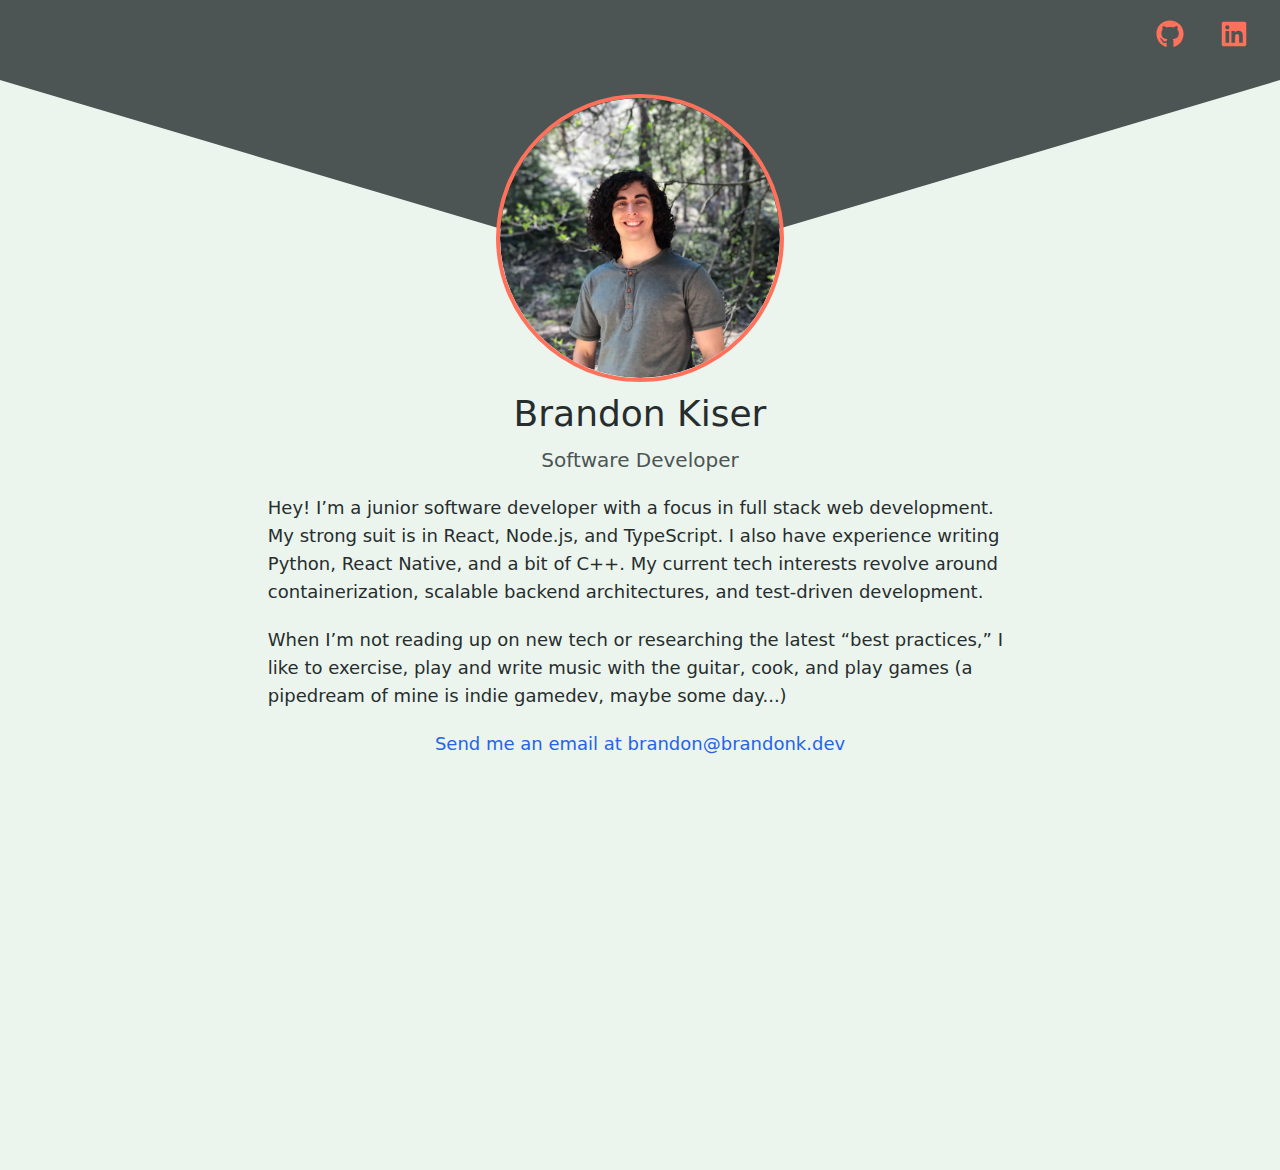
==== commit 2a9277f8: "Updates" ====
--- a/index.html
+++ b/index.html
@@ -1,3 +1,3 @@
 <!DOCTYPE html><html lang="en"><head><meta charSet="utf-8"/><meta http-equiv="x-ua-compatible" content="ie=edge"/><meta name="viewport" content="width=device-width, initial-scale=1, shrink-to-fit=no"/><style data-href="/styles.6b4b7f3c57226f281df9.css" id="gatsby-global-css">/*! tailwindcss v2.1.2 | MIT License | https://tailwindcss.com */
 
-/*! modern-normalize v1.1.0 | MIT License | https://github.com/sindresorhus/modern-normalize */html{-moz-tab-size:4;-o-tab-size:4;tab-size:4;line-height:1.15;-webkit-text-size-adjust:100%}body{margin:0;font-family:system-ui,-apple-system,Segoe UI,Roboto,Helvetica,Arial,sans-serif,Apple Color Emoji,Segoe UI Emoji}hr{height:0;color:inherit}abbr[title]{-webkit-text-decoration:underline dotted;text-decoration:underline dotted}b,strong{font-weight:bolder}code,kbd,pre,samp{font-family:ui-monospace,SFMono-Regular,Consolas,Liberation Mono,Menlo,monospace;font-size:1em}small{font-size:80%}sub,sup{font-size:75%;line-height:0;position:relative;vertical-align:baseline}sub{bottom:-.25em}sup{top:-.5em}table{text-indent:0;border-color:inherit}button,input,optgroup,select,textarea{font-family:inherit;font-size:100%;line-height:1.15;margin:0}button,select{text-transform:none}[type=button],button{-webkit-appearance:button}legend{padding:0}progress{vertical-align:baseline}summary{display:list-item}blockquote,dd,dl,figure,h1,h2,h3,h4,h5,h6,hr,p,pre{margin:0}button{background-color:transparent;background-image:none}button:focus{outline:1px dotted;outline:5px auto -webkit-focus-ring-color}fieldset,ol,ul{margin:0;padding:0}ol,ul{list-style:none}html{font-family:ui-sans-serif,system-ui,-apple-system,BlinkMacSystemFont,Segoe UI,Roboto,Helvetica Neue,Arial,Noto Sans,sans-serif,Apple Color Emoji,Segoe UI Emoji,Segoe UI Symbol,Noto Color Emoji;line-height:1.5}body{font-family:inherit;line-height:inherit}*,:after,:before{box-sizing:border-box;border:0 solid}hr{border-top-width:1px}img{border-style:solid}textarea{resize:vertical}input::-moz-placeholder,textarea::-moz-placeholder{opacity:1;color:#a1a1aa}input:-ms-input-placeholder,textarea:-ms-input-placeholder{opacity:1;color:#a1a1aa}input::placeholder,textarea::placeholder{opacity:1;color:#a1a1aa}button{cursor:pointer}table{border-collapse:collapse}h1,h2,h3,h4,h5,h6{font-size:inherit;font-weight:inherit}a{color:inherit;text-decoration:inherit}button,input,optgroup,select,textarea{padding:0;line-height:inherit;color:inherit}code,kbd,pre,samp{font-family:ui-monospace,SFMono-Regular,Menlo,Monaco,Consolas,Liberation Mono,Courier New,monospace}audio,canvas,embed,iframe,img,object,svg,video{display:block;vertical-align:middle}img,video{max-width:100%;height:auto}.bg-gray{--tw-bg-opacity:1;background-color:rgba(76,84,84,var(--tw-bg-opacity))}.bg-light{--tw-bg-opacity:1;background-color:rgba(235,245,238,var(--tw-bg-opacity))}.border-primary{--tw-border-opacity:1;border-color:rgba(255,113,91,var(--tw-border-opacity))}.rounded-full{border-radius:9999px}.border-4{border-width:4px}.flex{display:flex}.table{display:table}.flex-col{flex-direction:column}.items-center{align-items:center}.justify-end{justify-content:flex-end}.font-medium{font-weight:500}.h-72{height:18rem}.text-xl{font-size:1.25rem;line-height:1.75rem}.text-4xl{font-size:2.25rem;line-height:2.5rem}.mt-3{margin-top:.75rem}.mt-5{margin-top:1.25rem}.mr-9{margin-right:2.25rem}.-mt-44{margin-top:-11rem}.max-w-prose{max-width:65ch}.max-w-screen-xl{max-width:1280px}.min-h-screen{min-height:100vh}.overflow-hidden{overflow:hidden}.px-8{padding-left:2rem;padding-right:2rem}.pt-5{padding-top:1.25rem}.absolute{position:absolute}.relative{position:relative}.bottom-0{bottom:0}*{--tw-shadow:0 0 transparent;--tw-ring-inset:var(--tw-empty,/*!*/ /*!*/);--tw-ring-offset-width:0px;--tw-ring-offset-color:#fff;--tw-ring-color:rgba(59,130,246,0.5);--tw-ring-offset-shadow:0 0 transparent;--tw-ring-shadow:0 0 transparent}.text-primary{--tw-text-opacity:1;color:rgba(255,113,91,var(--tw-text-opacity))}.text-blue-600{--tw-text-opacity:1;color:rgba(37,99,235,var(--tw-text-opacity))}.text-gray{--tw-text-opacity:1;color:rgba(76,84,84,var(--tw-text-opacity))}.text-black{--tw-text-opacity:1;color:rgba(39,45,45,var(--tw-text-opacity))}.text-light{--tw-text-opacity:1;color:rgba(235,245,238,var(--tw-text-opacity))}.w-72{width:18rem}.w-full{width:100%}@-webkit-keyframes spin{to{transform:rotate(1turn)}}@keyframes spin{to{transform:rotate(1turn)}}@-webkit-keyframes ping{75%,to{transform:scale(2);opacity:0}}@keyframes ping{75%,to{transform:scale(2);opacity:0}}@-webkit-keyframes pulse{50%{opacity:.5}}@keyframes pulse{50%{opacity:.5}}@-webkit-keyframes bounce{0%,to{transform:translateY(-25%);-webkit-animation-timing-function:cubic-bezier(.8,0,1,1);animation-timing-function:cubic-bezier(.8,0,1,1)}50%{transform:none;-webkit-animation-timing-function:cubic-bezier(0,0,.2,1);animation-timing-function:cubic-bezier(0,0,.2,1)}}@keyframes bounce{0%,to{transform:translateY(-25%);-webkit-animation-timing-function:cubic-bezier(.8,0,1,1);animation-timing-function:cubic-bezier(.8,0,1,1)}50%{transform:none;-webkit-animation-timing-function:cubic-bezier(0,0,.2,1);animation-timing-function:cubic-bezier(0,0,.2,1)}}.filter{--tw-blur:var(--tw-empty,/*!*/ /*!*/);--tw-brightness:var(--tw-empty,/*!*/ /*!*/);--tw-contrast:var(--tw-empty,/*!*/ /*!*/);--tw-grayscale:var(--tw-empty,/*!*/ /*!*/);--tw-hue-rotate:var(--tw-empty,/*!*/ /*!*/);--tw-invert:var(--tw-empty,/*!*/ /*!*/);--tw-saturate:var(--tw-empty,/*!*/ /*!*/);--tw-sepia:var(--tw-empty,/*!*/ /*!*/);--tw-drop-shadow:var(--tw-empty,/*!*/ /*!*/);filter:var(--tw-blur) var(--tw-brightness) var(--tw-contrast) var(--tw-grayscale) var(--tw-hue-rotate) var(--tw-invert) var(--tw-saturate) var(--tw-sepia) var(--tw-drop-shadow)}@media (min-width:640px){.sm\:text-lg{font-size:1.125rem;line-height:1.75rem}}</style><meta name="generator" content="Gatsby 3.4.0"/><style>.gatsby-image-wrapper{position:relative;overflow:hidden}.gatsby-image-wrapper img{bottom:0;height:100%;left:0;margin:0;max-width:none;padding:0;position:absolute;right:0;top:0;width:100%;object-fit:cover}.gatsby-image-wrapper [data-main-image]{opacity:0;transform:translateZ(0);transition:opacity .25s linear;will-change:opacity}.gatsby-image-wrapper-constrained{display:inline-block}</style><noscript><style>.gatsby-image-wrapper noscript [data-main-image]{opacity:1!important}.gatsby-image-wrapper [data-placeholder-image]{opacity:0!important}</style></noscript><script type="module">const e="undefined"!=typeof HTMLImageElement&&"loading"in HTMLImageElement.prototype;e&&document.body.addEventListener("load",(function(e){if(void 0===e.target.dataset.mainImage)return;if(void 0===e.target.dataset.gatsbyImageSsr)return;const t=e.target;let a=null,n=t;for(;null===a&&n;)void 0!==n.parentNode.dataset.gatsbyImageWrapper&&(a=n.parentNode),n=n.parentNode;const o=a.querySelector("[data-placeholder-image]"),r=new Image;r.src=t.currentSrc,r.decode().catch((()=>{})).then((()=>{t.style.opacity=1,o&&(o.style.opacity=0,o.style.transition="opacity 500ms linear")}))}),!0);</script><title data-react-helmet="true">Home | Brandon Kiser</title><link data-react-helmet="true" rel="icon" type="image/png" sizes="32x32" href="/favicon-32x32.png?v=1"/><meta data-react-helmet="true" name="description" content="I&#x27;m a software developer interested in fullstack web development."/><meta data-react-helmet="true" name="image" content="/images/fresnoo.jpg"/><meta data-react-helmet="true" name="keywords" content="software developer,personal site"/><meta data-react-helmet="true" property="og:title" content="Home"/><meta data-react-helmet="true" property="og:description" content="I&#x27;m a software developer interested in fullstack web development."/><meta data-react-helmet="true" property="og:url" content="https://brandonk.dev/"/><meta data-react-helmet="true" property="og:image" content="/images/fresnoo.jpg"/><meta data-react-helmet="true" property="og:type" content="website"/><meta data-react-helmet="true" property="og:locale" content="en_US"/><meta data-react-helmet="true" property="twitter:card" content="summary"/><link as="script" rel="preload" href="/webpack-runtime-41221835cfa66be7f5dd.js"/><link as="script" rel="preload" href="/framework-cb53c9c362859ae9bfa5.js"/><link as="script" rel="preload" href="/app-51cdb8d6a1d5a7055a1d.js"/><link as="script" rel="preload" href="/1bfc9850-6efd8402f4353f41d329.js"/><link as="script" rel="preload" href="/component---src-pages-index-tsx-90d85288afab60a08abd.js"/><link as="fetch" rel="preload" href="/page-data/index/page-data.json" crossorigin="anonymous"/><link as="fetch" rel="preload" href="/page-data/sq/d/2160465842.json" crossorigin="anonymous"/><link as="fetch" rel="preload" href="/page-data/app-data.json" crossorigin="anonymous"/></head><body><div id="___gatsby"><div style="outline:none" tabindex="-1" id="gatsby-focus-wrapper"><div><nav class="relative flex flex-col items-center bg-gray" style="min-height:270px"><div class="flex justify-end w-full max-w-screen-xl pt-5 px-8"><a class="mr-9" href="https://github.com/brandonskiser" aria-label="Navigate to Github profile"><svg stroke="currentColor" fill="currentColor" stroke-width="0" viewBox="0 0 496 512" class="text-primary" height="28" width="28" xmlns="http://www.w3.org/2000/svg"><path d="M165.9 397.4c0 2-2.3 3.6-5.2 3.6-3.3.3-5.6-1.3-5.6-3.6 0-2 2.3-3.6 5.2-3.6 3-.3 5.6 1.3 5.6 3.6zm-31.1-4.5c-.7 2 1.3 4.3 4.3 4.9 2.6 1 5.6 0 6.2-2s-1.3-4.3-4.3-5.2c-2.6-.7-5.5.3-6.2 2.3zm44.2-1.7c-2.9.7-4.9 2.6-4.6 4.9.3 2 2.9 3.3 5.9 2.6 2.9-.7 4.9-2.6 4.6-4.6-.3-1.9-3-3.2-5.9-2.9zM244.8 8C106.1 8 0 113.3 0 252c0 110.9 69.8 205.8 169.5 239.2 12.8 2.3 17.3-5.6 17.3-12.1 0-6.2-.3-40.4-.3-61.4 0 0-70 15-84.7-29.8 0 0-11.4-29.1-27.8-36.6 0 0-22.9-15.7 1.6-15.4 0 0 24.9 2 38.6 25.8 21.9 38.6 58.6 27.5 72.9 20.9 2.3-16 8.8-27.1 16-33.7-55.9-6.2-112.3-14.3-112.3-110.5 0-27.5 7.6-41.3 23.6-58.9-2.6-6.5-11.1-33.3 2.6-67.9 20.9-6.5 69 27 69 27 20-5.6 41.5-8.5 62.8-8.5s42.8 2.9 62.8 8.5c0 0 48.1-33.6 69-27 13.7 34.7 5.2 61.4 2.6 67.9 16 17.7 25.8 31.5 25.8 58.9 0 96.5-58.9 104.2-114.8 110.5 9.2 7.9 17 22.9 17 46.4 0 33.7-.3 75.4-.3 83.6 0 6.5 4.6 14.4 17.3 12.1C428.2 457.8 496 362.9 496 252 496 113.3 383.5 8 244.8 8zM97.2 352.9c-1.3 1-1 3.3.7 5.2 1.6 1.6 3.9 2.3 5.2 1 1.3-1 1-3.3-.7-5.2-1.6-1.6-3.9-2.3-5.2-1zm-10.8-8.1c-.7 1.3.3 2.9 2.3 3.9 1.6 1 3.6.7 4.3-.7.7-1.3-.3-2.9-2.3-3.9-2-.6-3.6-.3-4.3.7zm32.4 35.6c-1.6 1.3-1 4.3 1.3 6.2 2.3 2.3 5.2 2.6 6.5 1 1.3-1.3.7-4.3-1.3-6.2-2.2-2.3-5.2-2.6-6.5-1zm-11.4-14.7c-1.6 1-1.6 3.6 0 5.9 1.6 2.3 4.3 3.3 5.6 2.3 1.6-1.3 1.6-3.9 0-6.2-1.4-2.3-4-3.3-5.6-2z"></path></svg></a><a href="#" aria-label="Navigate to Linkedin profile"><svg stroke="currentColor" fill="currentColor" stroke-width="0" viewBox="0 0 448 512" class="text-primary" height="28" width="28" xmlns="http://www.w3.org/2000/svg"><path d="M416 32H31.9C14.3 32 0 46.5 0 64.3v383.4C0 465.5 14.3 480 31.9 480H416c17.6 0 32-14.5 32-32.3V64.3c0-17.8-14.4-32.3-32-32.3zM135.4 416H69V202.2h66.5V416zm-33.2-243c-21.3 0-38.5-17.3-38.5-38.5S80.9 96 102.2 96c21.2 0 38.5 17.3 38.5 38.5 0 21.3-17.2 38.5-38.5 38.5zm282.1 243h-66.4V312c0-24.8-.5-56.7-34.5-56.7-34.6 0-39.9 27-39.9 54.9V416h-66.4V202.2h63.7v29.2h.9c8.9-16.8 30.6-34.5 62.9-34.5 67.2 0 79.7 44.3 79.7 101.9V416z"></path></svg></a></div><div class="absolute bottom-0 w-full text-light"><svg width="100%" height="190" viewBox="0 0 1440 190" fill="none" xmlns="http://www.w3.org/2000/svg" preserveAspectRatio="none"><path d="M 0 0 L 720 190 L 1440 0 V 190 H 0 V 0 Z" fill="currentColor"></path></svg></div></nav><main class="flex flex-col items-center relative bg-light min-h-screen px-8"><div data-gatsby-image-wrapper="" class="gatsby-image-wrapper gatsby-image-wrapper-constrained -mt-44 border-primary border-4 rounded-full w-72 h-72 overflow-hidden"><div style="max-width:4032px;display:block"><img alt="" role="presentation" aria-hidden="true" src="data:image/svg+xml;charset=utf-8,%3Csvg height=&#x27;3024&#x27; width=&#x27;4032&#x27; xmlns=&#x27;http://www.w3.org/2000/svg&#x27; version=&#x27;1.1&#x27;%3E%3C/svg%3E" style="max-width:100%;display:block;position:static"/></div><div aria-hidden="true" data-placeholder-image="" style="opacity:1;transition:opacity 500ms linear;background-color:#383838;position:absolute;top:0;left:0;bottom:0;right:0"></div><picture><source type="image/webp" data-srcset="/static/8c4f134260c0e718f7fe96cb2691bea3/80cfb/me.webp 1008w,/static/8c4f134260c0e718f7fe96cb2691bea3/66d80/me.webp 2016w,/static/8c4f134260c0e718f7fe96cb2691bea3/5cc0d/me.webp 4032w" sizes="(min-width: 4032px) 4032px, 100vw"/><img data-gatsby-image-ssr="" class="rounded-full" data-main-image="" style="opacity:0" sizes="(min-width: 4032px) 4032px, 100vw" decoding="async" loading="lazy" data-src="/static/8c4f134260c0e718f7fe96cb2691bea3/68a6f/me.jpg" data-srcset="/static/8c4f134260c0e718f7fe96cb2691bea3/dfcd4/me.jpg 1008w,/static/8c4f134260c0e718f7fe96cb2691bea3/b97c6/me.jpg 2016w,/static/8c4f134260c0e718f7fe96cb2691bea3/68a6f/me.jpg 4032w" alt="Profile Picture"/></picture><noscript><picture><source type="image/webp" srcSet="/static/8c4f134260c0e718f7fe96cb2691bea3/80cfb/me.webp 1008w,/static/8c4f134260c0e718f7fe96cb2691bea3/66d80/me.webp 2016w,/static/8c4f134260c0e718f7fe96cb2691bea3/5cc0d/me.webp 4032w" sizes="(min-width: 4032px) 4032px, 100vw"/><img data-gatsby-image-ssr="" class="rounded-full" data-main-image="" style="opacity:0" sizes="(min-width: 4032px) 4032px, 100vw" decoding="async" loading="lazy" src="/static/8c4f134260c0e718f7fe96cb2691bea3/68a6f/me.jpg" srcSet="/static/8c4f134260c0e718f7fe96cb2691bea3/dfcd4/me.jpg 1008w,/static/8c4f134260c0e718f7fe96cb2691bea3/b97c6/me.jpg 2016w,/static/8c4f134260c0e718f7fe96cb2691bea3/68a6f/me.jpg 4032w" alt="Profile Picture"/></picture></noscript><script type="module">const t="undefined"!=typeof HTMLImageElement&&"loading"in HTMLImageElement.prototype;if(t){const t=document.querySelectorAll("img[data-main-image]");for(let e of t){e.dataset.src&&(e.setAttribute("src",e.dataset.src),e.removeAttribute("data-src")),e.dataset.srcset&&(e.setAttribute("srcset",e.dataset.srcset),e.removeAttribute("data-srcset"));const t=e.parentNode.querySelectorAll("source[data-srcset]");for(let e of t)e.setAttribute("srcset",e.dataset.srcset),e.removeAttribute("data-srcset");e.complete&&(e.style.opacity=1)}}</script></div><h1 class="text-4xl font-medium text-black mt-3">Brandon Kiser</h1><h2 class="text-xl text-gray mt-3">Software Developer</h2><p class="text-black mt-5 max-w-prose sm:text-lg">Hey! I’m a junior software developer with a focus in full stack web development. My strong suit is in React, Node.js, and TypeScript. I also have experience in Python, React Native, and a bit of C++. My current tech interests revolve around scalable backend architectures, containerization, and test-driven development.</p><p class="text-black mt-5 max-w-prose sm:text-lg">When I’m not reading up on new tech or researching the latest “best practices,” I like to exercise, play and write music with the guitar, cook, and play games (a pipedream of mine is indie gamedev, maybe some day...)</p><a class="text-blue-600 mt-5 sm:text-lg" href="mailto:brandon@brandonk.dev">Send me an email at brandon@brandonk.dev</a></main></div></div><div id="gatsby-announcer" style="position:absolute;top:0;width:1px;height:1px;padding:0;overflow:hidden;clip:rect(0, 0, 0, 0);white-space:nowrap;border:0" aria-live="assertive" aria-atomic="true"></div></div><script id="gatsby-script-loader">/*<![CDATA[*/window.pagePath="/";/*]]>*/</script><script id="gatsby-chunk-mapping">/*<![CDATA[*/window.___chunkMapping={"polyfill":["/polyfill-16cd3ae3bc737259f086.js"],"app":["/app-51cdb8d6a1d5a7055a1d.js"],"component---src-pages-404-tsx":["/component---src-pages-404-tsx-73007e26bf84c670ecbb.js"],"component---src-pages-index-tsx":["/component---src-pages-index-tsx-90d85288afab60a08abd.js"]};/*]]>*/</script><script src="/polyfill-16cd3ae3bc737259f086.js" nomodule=""></script><script src="/component---src-pages-index-tsx-90d85288afab60a08abd.js" async=""></script><script src="/1bfc9850-6efd8402f4353f41d329.js" async=""></script><script src="/app-51cdb8d6a1d5a7055a1d.js" async=""></script><script src="/framework-cb53c9c362859ae9bfa5.js" async=""></script><script src="/webpack-runtime-41221835cfa66be7f5dd.js" async=""></script></body></html>+/*! modern-normalize v1.1.0 | MIT License | https://github.com/sindresorhus/modern-normalize */html{-moz-tab-size:4;-o-tab-size:4;tab-size:4;line-height:1.15;-webkit-text-size-adjust:100%}body{margin:0;font-family:system-ui,-apple-system,Segoe UI,Roboto,Helvetica,Arial,sans-serif,Apple Color Emoji,Segoe UI Emoji}hr{height:0;color:inherit}abbr[title]{-webkit-text-decoration:underline dotted;text-decoration:underline dotted}b,strong{font-weight:bolder}code,kbd,pre,samp{font-family:ui-monospace,SFMono-Regular,Consolas,Liberation Mono,Menlo,monospace;font-size:1em}small{font-size:80%}sub,sup{font-size:75%;line-height:0;position:relative;vertical-align:baseline}sub{bottom:-.25em}sup{top:-.5em}table{text-indent:0;border-color:inherit}button,input,optgroup,select,textarea{font-family:inherit;font-size:100%;line-height:1.15;margin:0}button,select{text-transform:none}[type=button],button{-webkit-appearance:button}legend{padding:0}progress{vertical-align:baseline}summary{display:list-item}blockquote,dd,dl,figure,h1,h2,h3,h4,h5,h6,hr,p,pre{margin:0}button{background-color:transparent;background-image:none}button:focus{outline:1px dotted;outline:5px auto -webkit-focus-ring-color}fieldset,ol,ul{margin:0;padding:0}ol,ul{list-style:none}html{font-family:ui-sans-serif,system-ui,-apple-system,BlinkMacSystemFont,Segoe UI,Roboto,Helvetica Neue,Arial,Noto Sans,sans-serif,Apple Color Emoji,Segoe UI Emoji,Segoe UI Symbol,Noto Color Emoji;line-height:1.5}body{font-family:inherit;line-height:inherit}*,:after,:before{box-sizing:border-box;border:0 solid}hr{border-top-width:1px}img{border-style:solid}textarea{resize:vertical}input::-moz-placeholder,textarea::-moz-placeholder{opacity:1;color:#a1a1aa}input:-ms-input-placeholder,textarea:-ms-input-placeholder{opacity:1;color:#a1a1aa}input::placeholder,textarea::placeholder{opacity:1;color:#a1a1aa}button{cursor:pointer}table{border-collapse:collapse}h1,h2,h3,h4,h5,h6{font-size:inherit;font-weight:inherit}a{color:inherit;text-decoration:inherit}button,input,optgroup,select,textarea{padding:0;line-height:inherit;color:inherit}code,kbd,pre,samp{font-family:ui-monospace,SFMono-Regular,Menlo,Monaco,Consolas,Liberation Mono,Courier New,monospace}audio,canvas,embed,iframe,img,object,svg,video{display:block;vertical-align:middle}img,video{max-width:100%;height:auto}.bg-gray{--tw-bg-opacity:1;background-color:rgba(76,84,84,var(--tw-bg-opacity))}.bg-light{--tw-bg-opacity:1;background-color:rgba(235,245,238,var(--tw-bg-opacity))}.border-primary{--tw-border-opacity:1;border-color:rgba(255,113,91,var(--tw-border-opacity))}.rounded-full{border-radius:9999px}.border-4{border-width:4px}.flex{display:flex}.table{display:table}.flex-col{flex-direction:column}.items-center{align-items:center}.justify-end{justify-content:flex-end}.font-medium{font-weight:500}.h-72{height:18rem}.text-xl{font-size:1.25rem;line-height:1.75rem}.text-4xl{font-size:2.25rem;line-height:2.5rem}.mt-3{margin-top:.75rem}.mt-5{margin-top:1.25rem}.mr-9{margin-right:2.25rem}.-mt-44{margin-top:-11rem}.max-w-prose{max-width:65ch}.max-w-screen-xl{max-width:1280px}.min-h-screen{min-height:100vh}.overflow-hidden{overflow:hidden}.px-8{padding-left:2rem;padding-right:2rem}.pt-5{padding-top:1.25rem}.absolute{position:absolute}.relative{position:relative}.bottom-0{bottom:0}*{--tw-shadow:0 0 transparent;--tw-ring-inset:var(--tw-empty,/*!*/ /*!*/);--tw-ring-offset-width:0px;--tw-ring-offset-color:#fff;--tw-ring-color:rgba(59,130,246,0.5);--tw-ring-offset-shadow:0 0 transparent;--tw-ring-shadow:0 0 transparent}.text-primary{--tw-text-opacity:1;color:rgba(255,113,91,var(--tw-text-opacity))}.text-blue-600{--tw-text-opacity:1;color:rgba(37,99,235,var(--tw-text-opacity))}.text-gray{--tw-text-opacity:1;color:rgba(76,84,84,var(--tw-text-opacity))}.text-black{--tw-text-opacity:1;color:rgba(39,45,45,var(--tw-text-opacity))}.text-light{--tw-text-opacity:1;color:rgba(235,245,238,var(--tw-text-opacity))}.w-72{width:18rem}.w-full{width:100%}@-webkit-keyframes spin{to{transform:rotate(1turn)}}@keyframes spin{to{transform:rotate(1turn)}}@-webkit-keyframes ping{75%,to{transform:scale(2);opacity:0}}@keyframes ping{75%,to{transform:scale(2);opacity:0}}@-webkit-keyframes pulse{50%{opacity:.5}}@keyframes pulse{50%{opacity:.5}}@-webkit-keyframes bounce{0%,to{transform:translateY(-25%);-webkit-animation-timing-function:cubic-bezier(.8,0,1,1);animation-timing-function:cubic-bezier(.8,0,1,1)}50%{transform:none;-webkit-animation-timing-function:cubic-bezier(0,0,.2,1);animation-timing-function:cubic-bezier(0,0,.2,1)}}@keyframes bounce{0%,to{transform:translateY(-25%);-webkit-animation-timing-function:cubic-bezier(.8,0,1,1);animation-timing-function:cubic-bezier(.8,0,1,1)}50%{transform:none;-webkit-animation-timing-function:cubic-bezier(0,0,.2,1);animation-timing-function:cubic-bezier(0,0,.2,1)}}.filter{--tw-blur:var(--tw-empty,/*!*/ /*!*/);--tw-brightness:var(--tw-empty,/*!*/ /*!*/);--tw-contrast:var(--tw-empty,/*!*/ /*!*/);--tw-grayscale:var(--tw-empty,/*!*/ /*!*/);--tw-hue-rotate:var(--tw-empty,/*!*/ /*!*/);--tw-invert:var(--tw-empty,/*!*/ /*!*/);--tw-saturate:var(--tw-empty,/*!*/ /*!*/);--tw-sepia:var(--tw-empty,/*!*/ /*!*/);--tw-drop-shadow:var(--tw-empty,/*!*/ /*!*/);filter:var(--tw-blur) var(--tw-brightness) var(--tw-contrast) var(--tw-grayscale) var(--tw-hue-rotate) var(--tw-invert) var(--tw-saturate) var(--tw-sepia) var(--tw-drop-shadow)}@media (min-width:640px){.sm\:text-lg{font-size:1.125rem;line-height:1.75rem}}</style><meta name="generator" content="Gatsby 3.4.0"/><style>.gatsby-image-wrapper{position:relative;overflow:hidden}.gatsby-image-wrapper img{bottom:0;height:100%;left:0;margin:0;max-width:none;padding:0;position:absolute;right:0;top:0;width:100%;object-fit:cover}.gatsby-image-wrapper [data-main-image]{opacity:0;transform:translateZ(0);transition:opacity .25s linear;will-change:opacity}.gatsby-image-wrapper-constrained{display:inline-block}</style><noscript><style>.gatsby-image-wrapper noscript [data-main-image]{opacity:1!important}.gatsby-image-wrapper [data-placeholder-image]{opacity:0!important}</style></noscript><script type="module">const e="undefined"!=typeof HTMLImageElement&&"loading"in HTMLImageElement.prototype;e&&document.body.addEventListener("load",(function(e){if(void 0===e.target.dataset.mainImage)return;if(void 0===e.target.dataset.gatsbyImageSsr)return;const t=e.target;let a=null,n=t;for(;null===a&&n;)void 0!==n.parentNode.dataset.gatsbyImageWrapper&&(a=n.parentNode),n=n.parentNode;const o=a.querySelector("[data-placeholder-image]"),r=new Image;r.src=t.currentSrc,r.decode().catch((()=>{})).then((()=>{t.style.opacity=1,o&&(o.style.opacity=0,o.style.transition="opacity 500ms linear")}))}),!0);</script><title data-react-helmet="true">Home | Brandon Kiser</title><link data-react-helmet="true" rel="icon" type="image/png" sizes="32x32" href="/favicon-32x32.png?v=1"/><meta data-react-helmet="true" name="description" content="I&#x27;m a software developer interested in fullstack web development."/><meta data-react-helmet="true" name="image" content="/images/fresnoo.jpg"/><meta data-react-helmet="true" name="keywords" content="software developer,personal site"/><meta data-react-helmet="true" property="og:title" content="Home"/><meta data-react-helmet="true" property="og:description" content="I&#x27;m a software developer interested in fullstack web development."/><meta data-react-helmet="true" property="og:url" content="https://brandonk.dev/"/><meta data-react-helmet="true" property="og:image" content="/images/fresnoo.jpg"/><meta data-react-helmet="true" property="og:type" content="website"/><meta data-react-helmet="true" property="og:locale" content="en_US"/><meta data-react-helmet="true" property="twitter:card" content="summary"/><link as="script" rel="preload" href="/webpack-runtime-7fecf89996a4f29c6318.js"/><link as="script" rel="preload" href="/framework-cb53c9c362859ae9bfa5.js"/><link as="script" rel="preload" href="/app-51cdb8d6a1d5a7055a1d.js"/><link as="script" rel="preload" href="/1bfc9850-6efd8402f4353f41d329.js"/><link as="script" rel="preload" href="/component---src-pages-index-tsx-63e4fb78c219cae161d1.js"/><link as="fetch" rel="preload" href="/page-data/index/page-data.json" crossorigin="anonymous"/><link as="fetch" rel="preload" href="/page-data/sq/d/2160465842.json" crossorigin="anonymous"/><link as="fetch" rel="preload" href="/page-data/app-data.json" crossorigin="anonymous"/></head><body><div id="___gatsby"><div style="outline:none" tabindex="-1" id="gatsby-focus-wrapper"><div><nav class="relative flex flex-col items-center bg-gray" style="min-height:270px"><div class="flex justify-end w-full max-w-screen-xl pt-5 px-8"><a class="mr-9" href="https://github.com/brandonskiser" aria-label="Navigate to Github profile"><svg stroke="currentColor" fill="currentColor" stroke-width="0" viewBox="0 0 496 512" class="text-primary" height="28" width="28" xmlns="http://www.w3.org/2000/svg"><path d="M165.9 397.4c0 2-2.3 3.6-5.2 3.6-3.3.3-5.6-1.3-5.6-3.6 0-2 2.3-3.6 5.2-3.6 3-.3 5.6 1.3 5.6 3.6zm-31.1-4.5c-.7 2 1.3 4.3 4.3 4.9 2.6 1 5.6 0 6.2-2s-1.3-4.3-4.3-5.2c-2.6-.7-5.5.3-6.2 2.3zm44.2-1.7c-2.9.7-4.9 2.6-4.6 4.9.3 2 2.9 3.3 5.9 2.6 2.9-.7 4.9-2.6 4.6-4.6-.3-1.9-3-3.2-5.9-2.9zM244.8 8C106.1 8 0 113.3 0 252c0 110.9 69.8 205.8 169.5 239.2 12.8 2.3 17.3-5.6 17.3-12.1 0-6.2-.3-40.4-.3-61.4 0 0-70 15-84.7-29.8 0 0-11.4-29.1-27.8-36.6 0 0-22.9-15.7 1.6-15.4 0 0 24.9 2 38.6 25.8 21.9 38.6 58.6 27.5 72.9 20.9 2.3-16 8.8-27.1 16-33.7-55.9-6.2-112.3-14.3-112.3-110.5 0-27.5 7.6-41.3 23.6-58.9-2.6-6.5-11.1-33.3 2.6-67.9 20.9-6.5 69 27 69 27 20-5.6 41.5-8.5 62.8-8.5s42.8 2.9 62.8 8.5c0 0 48.1-33.6 69-27 13.7 34.7 5.2 61.4 2.6 67.9 16 17.7 25.8 31.5 25.8 58.9 0 96.5-58.9 104.2-114.8 110.5 9.2 7.9 17 22.9 17 46.4 0 33.7-.3 75.4-.3 83.6 0 6.5 4.6 14.4 17.3 12.1C428.2 457.8 496 362.9 496 252 496 113.3 383.5 8 244.8 8zM97.2 352.9c-1.3 1-1 3.3.7 5.2 1.6 1.6 3.9 2.3 5.2 1 1.3-1 1-3.3-.7-5.2-1.6-1.6-3.9-2.3-5.2-1zm-10.8-8.1c-.7 1.3.3 2.9 2.3 3.9 1.6 1 3.6.7 4.3-.7.7-1.3-.3-2.9-2.3-3.9-2-.6-3.6-.3-4.3.7zm32.4 35.6c-1.6 1.3-1 4.3 1.3 6.2 2.3 2.3 5.2 2.6 6.5 1 1.3-1.3.7-4.3-1.3-6.2-2.2-2.3-5.2-2.6-6.5-1zm-11.4-14.7c-1.6 1-1.6 3.6 0 5.9 1.6 2.3 4.3 3.3 5.6 2.3 1.6-1.3 1.6-3.9 0-6.2-1.4-2.3-4-3.3-5.6-2z"></path></svg></a><a href="https://www.linkedin.com/in/brandon-kiser-6b14711a1/" aria-label="Navigate to Linkedin profile"><svg stroke="currentColor" fill="currentColor" stroke-width="0" viewBox="0 0 448 512" class="text-primary" height="28" width="28" xmlns="http://www.w3.org/2000/svg"><path d="M416 32H31.9C14.3 32 0 46.5 0 64.3v383.4C0 465.5 14.3 480 31.9 480H416c17.6 0 32-14.5 32-32.3V64.3c0-17.8-14.4-32.3-32-32.3zM135.4 416H69V202.2h66.5V416zm-33.2-243c-21.3 0-38.5-17.3-38.5-38.5S80.9 96 102.2 96c21.2 0 38.5 17.3 38.5 38.5 0 21.3-17.2 38.5-38.5 38.5zm282.1 243h-66.4V312c0-24.8-.5-56.7-34.5-56.7-34.6 0-39.9 27-39.9 54.9V416h-66.4V202.2h63.7v29.2h.9c8.9-16.8 30.6-34.5 62.9-34.5 67.2 0 79.7 44.3 79.7 101.9V416z"></path></svg></a></div><div class="absolute bottom-0 w-full text-light"><svg width="100%" height="190" viewBox="0 0 1440 190" fill="none" xmlns="http://www.w3.org/2000/svg" preserveAspectRatio="none"><path d="M 0 0 L 720 190 L 1440 0 V 190 H 0 V 0 Z" fill="currentColor"></path></svg></div></nav><main class="flex flex-col items-center relative bg-light min-h-screen px-8"><div data-gatsby-image-wrapper="" class="gatsby-image-wrapper gatsby-image-wrapper-constrained -mt-44 border-primary border-4 rounded-full w-72 h-72 overflow-hidden"><div style="max-width:4032px;display:block"><img alt="" role="presentation" aria-hidden="true" src="data:image/svg+xml;charset=utf-8,%3Csvg height=&#x27;3024&#x27; width=&#x27;4032&#x27; xmlns=&#x27;http://www.w3.org/2000/svg&#x27; version=&#x27;1.1&#x27;%3E%3C/svg%3E" style="max-width:100%;display:block;position:static"/></div><div aria-hidden="true" data-placeholder-image="" style="opacity:1;transition:opacity 500ms linear;background-color:#383838;position:absolute;top:0;left:0;bottom:0;right:0"></div><picture><source type="image/webp" data-srcset="/static/8c4f134260c0e718f7fe96cb2691bea3/80cfb/me.webp 1008w,/static/8c4f134260c0e718f7fe96cb2691bea3/66d80/me.webp 2016w,/static/8c4f134260c0e718f7fe96cb2691bea3/5cc0d/me.webp 4032w" sizes="(min-width: 4032px) 4032px, 100vw"/><img data-gatsby-image-ssr="" class="rounded-full" data-main-image="" style="opacity:0" sizes="(min-width: 4032px) 4032px, 100vw" decoding="async" loading="lazy" data-src="/static/8c4f134260c0e718f7fe96cb2691bea3/68a6f/me.jpg" data-srcset="/static/8c4f134260c0e718f7fe96cb2691bea3/dfcd4/me.jpg 1008w,/static/8c4f134260c0e718f7fe96cb2691bea3/b97c6/me.jpg 2016w,/static/8c4f134260c0e718f7fe96cb2691bea3/68a6f/me.jpg 4032w" alt="Profile Picture"/></picture><noscript><picture><source type="image/webp" srcSet="/static/8c4f134260c0e718f7fe96cb2691bea3/80cfb/me.webp 1008w,/static/8c4f134260c0e718f7fe96cb2691bea3/66d80/me.webp 2016w,/static/8c4f134260c0e718f7fe96cb2691bea3/5cc0d/me.webp 4032w" sizes="(min-width: 4032px) 4032px, 100vw"/><img data-gatsby-image-ssr="" class="rounded-full" data-main-image="" style="opacity:0" sizes="(min-width: 4032px) 4032px, 100vw" decoding="async" loading="lazy" src="/static/8c4f134260c0e718f7fe96cb2691bea3/68a6f/me.jpg" srcSet="/static/8c4f134260c0e718f7fe96cb2691bea3/dfcd4/me.jpg 1008w,/static/8c4f134260c0e718f7fe96cb2691bea3/b97c6/me.jpg 2016w,/static/8c4f134260c0e718f7fe96cb2691bea3/68a6f/me.jpg 4032w" alt="Profile Picture"/></picture></noscript><script type="module">const t="undefined"!=typeof HTMLImageElement&&"loading"in HTMLImageElement.prototype;if(t){const t=document.querySelectorAll("img[data-main-image]");for(let e of t){e.dataset.src&&(e.setAttribute("src",e.dataset.src),e.removeAttribute("data-src")),e.dataset.srcset&&(e.setAttribute("srcset",e.dataset.srcset),e.removeAttribute("data-srcset"));const t=e.parentNode.querySelectorAll("source[data-srcset]");for(let e of t)e.setAttribute("srcset",e.dataset.srcset),e.removeAttribute("data-srcset");e.complete&&(e.style.opacity=1)}}</script></div><h1 class="text-4xl font-medium text-black mt-3">Brandon Kiser</h1><h2 class="text-xl text-gray mt-3">Software Developer</h2><p class="text-black mt-5 max-w-prose sm:text-lg">Hey! I’m a junior software developer with a focus in full stack web development. My strong suit is in React, Node.js, and TypeScript. I also have experience writing Python, React Native, and a bit of C++. My current tech interests revolve around containerization, scalable backend architectures, and test-driven development.</p><p class="text-black mt-5 max-w-prose sm:text-lg">When I’m not reading up on new tech or researching the latest “best practices,” I like to exercise, play and write music with the guitar, cook, and play games (a pipedream of mine is indie gamedev, maybe some day...)</p><a class="text-blue-600 mt-5 sm:text-lg" href="mailto:brandon@brandonk.dev">Send me an email at brandon@brandonk.dev</a></main></div></div><div id="gatsby-announcer" style="position:absolute;top:0;width:1px;height:1px;padding:0;overflow:hidden;clip:rect(0, 0, 0, 0);white-space:nowrap;border:0" aria-live="assertive" aria-atomic="true"></div></div><script id="gatsby-script-loader">/*<![CDATA[*/window.pagePath="/";/*]]>*/</script><script id="gatsby-chunk-mapping">/*<![CDATA[*/window.___chunkMapping={"polyfill":["/polyfill-16cd3ae3bc737259f086.js"],"app":["/app-51cdb8d6a1d5a7055a1d.js"],"component---src-pages-404-tsx":["/component---src-pages-404-tsx-73007e26bf84c670ecbb.js"],"component---src-pages-index-tsx":["/component---src-pages-index-tsx-63e4fb78c219cae161d1.js"]};/*]]>*/</script><script src="/polyfill-16cd3ae3bc737259f086.js" nomodule=""></script><script src="/component---src-pages-index-tsx-63e4fb78c219cae161d1.js" async=""></script><script src="/1bfc9850-6efd8402f4353f41d329.js" async=""></script><script src="/app-51cdb8d6a1d5a7055a1d.js" async=""></script><script src="/framework-cb53c9c362859ae9bfa5.js" async=""></script><script src="/webpack-runtime-7fecf89996a4f29c6318.js" async=""></script></body></html>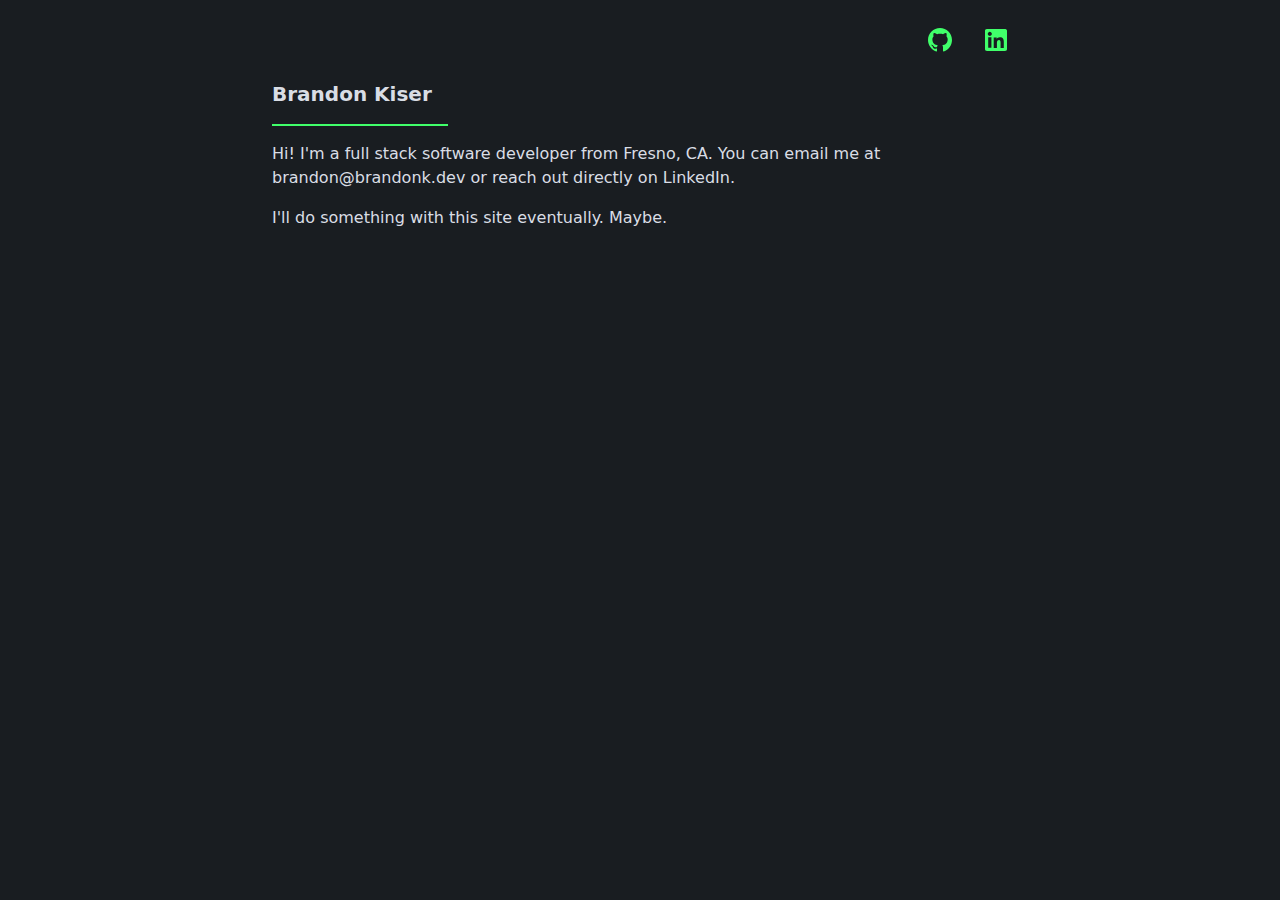
==== commit b161ce79: "Change to new site" ====
--- a/index.html
+++ b/index.html
@@ -1,3 +1,3 @@
-<!DOCTYPE html><html lang="en"><head><meta charSet="utf-8"/><meta http-equiv="x-ua-compatible" content="ie=edge"/><meta name="viewport" content="width=device-width, initial-scale=1, shrink-to-fit=no"/><style data-href="/styles.6b4b7f3c57226f281df9.css" id="gatsby-global-css">/*! tailwindcss v2.1.2 | MIT License | https://tailwindcss.com */
-
-/*! modern-normalize v1.1.0 | MIT License | https://github.com/sindresorhus/modern-normalize */html{-moz-tab-size:4;-o-tab-size:4;tab-size:4;line-height:1.15;-webkit-text-size-adjust:100%}body{margin:0;font-family:system-ui,-apple-system,Segoe UI,Roboto,Helvetica,Arial,sans-serif,Apple Color Emoji,Segoe UI Emoji}hr{height:0;color:inherit}abbr[title]{-webkit-text-decoration:underline dotted;text-decoration:underline dotted}b,strong{font-weight:bolder}code,kbd,pre,samp{font-family:ui-monospace,SFMono-Regular,Consolas,Liberation Mono,Menlo,monospace;font-size:1em}small{font-size:80%}sub,sup{font-size:75%;line-height:0;position:relative;vertical-align:baseline}sub{bottom:-.25em}sup{top:-.5em}table{text-indent:0;border-color:inherit}button,input,optgroup,select,textarea{font-family:inherit;font-size:100%;line-height:1.15;margin:0}button,select{text-transform:none}[type=button],button{-webkit-appearance:button}legend{padding:0}progress{vertical-align:baseline}summary{display:list-item}blockquote,dd,dl,figure,h1,h2,h3,h4,h5,h6,hr,p,pre{margin:0}button{background-color:transparent;background-image:none}button:focus{outline:1px dotted;outline:5px auto -webkit-focus-ring-color}fieldset,ol,ul{margin:0;padding:0}ol,ul{list-style:none}html{font-family:ui-sans-serif,system-ui,-apple-system,BlinkMacSystemFont,Segoe UI,Roboto,Helvetica Neue,Arial,Noto Sans,sans-serif,Apple Color Emoji,Segoe UI Emoji,Segoe UI Symbol,Noto Color Emoji;line-height:1.5}body{font-family:inherit;line-height:inherit}*,:after,:before{box-sizing:border-box;border:0 solid}hr{border-top-width:1px}img{border-style:solid}textarea{resize:vertical}input::-moz-placeholder,textarea::-moz-placeholder{opacity:1;color:#a1a1aa}input:-ms-input-placeholder,textarea:-ms-input-placeholder{opacity:1;color:#a1a1aa}input::placeholder,textarea::placeholder{opacity:1;color:#a1a1aa}button{cursor:pointer}table{border-collapse:collapse}h1,h2,h3,h4,h5,h6{font-size:inherit;font-weight:inherit}a{color:inherit;text-decoration:inherit}button,input,optgroup,select,textarea{padding:0;line-height:inherit;color:inherit}code,kbd,pre,samp{font-family:ui-monospace,SFMono-Regular,Menlo,Monaco,Consolas,Liberation Mono,Courier New,monospace}audio,canvas,embed,iframe,img,object,svg,video{display:block;vertical-align:middle}img,video{max-width:100%;height:auto}.bg-gray{--tw-bg-opacity:1;background-color:rgba(76,84,84,var(--tw-bg-opacity))}.bg-light{--tw-bg-opacity:1;background-color:rgba(235,245,238,var(--tw-bg-opacity))}.border-primary{--tw-border-opacity:1;border-color:rgba(255,113,91,var(--tw-border-opacity))}.rounded-full{border-radius:9999px}.border-4{border-width:4px}.flex{display:flex}.table{display:table}.flex-col{flex-direction:column}.items-center{align-items:center}.justify-end{justify-content:flex-end}.font-medium{font-weight:500}.h-72{height:18rem}.text-xl{font-size:1.25rem;line-height:1.75rem}.text-4xl{font-size:2.25rem;line-height:2.5rem}.mt-3{margin-top:.75rem}.mt-5{margin-top:1.25rem}.mr-9{margin-right:2.25rem}.-mt-44{margin-top:-11rem}.max-w-prose{max-width:65ch}.max-w-screen-xl{max-width:1280px}.min-h-screen{min-height:100vh}.overflow-hidden{overflow:hidden}.px-8{padding-left:2rem;padding-right:2rem}.pt-5{padding-top:1.25rem}.absolute{position:absolute}.relative{position:relative}.bottom-0{bottom:0}*{--tw-shadow:0 0 transparent;--tw-ring-inset:var(--tw-empty,/*!*/ /*!*/);--tw-ring-offset-width:0px;--tw-ring-offset-color:#fff;--tw-ring-color:rgba(59,130,246,0.5);--tw-ring-offset-shadow:0 0 transparent;--tw-ring-shadow:0 0 transparent}.text-primary{--tw-text-opacity:1;color:rgba(255,113,91,var(--tw-text-opacity))}.text-blue-600{--tw-text-opacity:1;color:rgba(37,99,235,var(--tw-text-opacity))}.text-gray{--tw-text-opacity:1;color:rgba(76,84,84,var(--tw-text-opacity))}.text-black{--tw-text-opacity:1;color:rgba(39,45,45,var(--tw-text-opacity))}.text-light{--tw-text-opacity:1;color:rgba(235,245,238,var(--tw-text-opacity))}.w-72{width:18rem}.w-full{width:100%}@-webkit-keyframes spin{to{transform:rotate(1turn)}}@keyframes spin{to{transform:rotate(1turn)}}@-webkit-keyframes ping{75%,to{transform:scale(2);opacity:0}}@keyframes ping{75%,to{transform:scale(2);opacity:0}}@-webkit-keyframes pulse{50%{opacity:.5}}@keyframes pulse{50%{opacity:.5}}@-webkit-keyframes bounce{0%,to{transform:translateY(-25%);-webkit-animation-timing-function:cubic-bezier(.8,0,1,1);animation-timing-function:cubic-bezier(.8,0,1,1)}50%{transform:none;-webkit-animation-timing-function:cubic-bezier(0,0,.2,1);animation-timing-function:cubic-bezier(0,0,.2,1)}}@keyframes bounce{0%,to{transform:translateY(-25%);-webkit-animation-timing-function:cubic-bezier(.8,0,1,1);animation-timing-function:cubic-bezier(.8,0,1,1)}50%{transform:none;-webkit-animation-timing-function:cubic-bezier(0,0,.2,1);animation-timing-function:cubic-bezier(0,0,.2,1)}}.filter{--tw-blur:var(--tw-empty,/*!*/ /*!*/);--tw-brightness:var(--tw-empty,/*!*/ /*!*/);--tw-contrast:var(--tw-empty,/*!*/ /*!*/);--tw-grayscale:var(--tw-empty,/*!*/ /*!*/);--tw-hue-rotate:var(--tw-empty,/*!*/ /*!*/);--tw-invert:var(--tw-empty,/*!*/ /*!*/);--tw-saturate:var(--tw-empty,/*!*/ /*!*/);--tw-sepia:var(--tw-empty,/*!*/ /*!*/);--tw-drop-shadow:var(--tw-empty,/*!*/ /*!*/);filter:var(--tw-blur) var(--tw-brightness) var(--tw-contrast) var(--tw-grayscale) var(--tw-hue-rotate) var(--tw-invert) var(--tw-saturate) var(--tw-sepia) var(--tw-drop-shadow)}@media (min-width:640px){.sm\:text-lg{font-size:1.125rem;line-height:1.75rem}}</style><meta name="generator" content="Gatsby 3.4.0"/><style>.gatsby-image-wrapper{position:relative;overflow:hidden}.gatsby-image-wrapper img{bottom:0;height:100%;left:0;margin:0;max-width:none;padding:0;position:absolute;right:0;top:0;width:100%;object-fit:cover}.gatsby-image-wrapper [data-main-image]{opacity:0;transform:translateZ(0);transition:opacity .25s linear;will-change:opacity}.gatsby-image-wrapper-constrained{display:inline-block}</style><noscript><style>.gatsby-image-wrapper noscript [data-main-image]{opacity:1!important}.gatsby-image-wrapper [data-placeholder-image]{opacity:0!important}</style></noscript><script type="module">const e="undefined"!=typeof HTMLImageElement&&"loading"in HTMLImageElement.prototype;e&&document.body.addEventListener("load",(function(e){if(void 0===e.target.dataset.mainImage)return;if(void 0===e.target.dataset.gatsbyImageSsr)return;const t=e.target;let a=null,n=t;for(;null===a&&n;)void 0!==n.parentNode.dataset.gatsbyImageWrapper&&(a=n.parentNode),n=n.parentNode;const o=a.querySelector("[data-placeholder-image]"),r=new Image;r.src=t.currentSrc,r.decode().catch((()=>{})).then((()=>{t.style.opacity=1,o&&(o.style.opacity=0,o.style.transition="opacity 500ms linear")}))}),!0);</script><title data-react-helmet="true">Home | Brandon Kiser</title><link data-react-helmet="true" rel="icon" type="image/png" sizes="32x32" href="/favicon-32x32.png?v=1"/><meta data-react-helmet="true" name="description" content="I&#x27;m a software developer interested in fullstack web development."/><meta data-react-helmet="true" name="image" content="/images/fresnoo.jpg"/><meta data-react-helmet="true" name="keywords" content="software developer,personal site"/><meta data-react-helmet="true" property="og:title" content="Home"/><meta data-react-helmet="true" property="og:description" content="I&#x27;m a software developer interested in fullstack web development."/><meta data-react-helmet="true" property="og:url" content="https://brandonk.dev/"/><meta data-react-helmet="true" property="og:image" content="/images/fresnoo.jpg"/><meta data-react-helmet="true" property="og:type" content="website"/><meta data-react-helmet="true" property="og:locale" content="en_US"/><meta data-react-helmet="true" property="twitter:card" content="summary"/><link as="script" rel="preload" href="/webpack-runtime-7fecf89996a4f29c6318.js"/><link as="script" rel="preload" href="/framework-cb53c9c362859ae9bfa5.js"/><link as="script" rel="preload" href="/app-51cdb8d6a1d5a7055a1d.js"/><link as="script" rel="preload" href="/1bfc9850-6efd8402f4353f41d329.js"/><link as="script" rel="preload" href="/component---src-pages-index-tsx-63e4fb78c219cae161d1.js"/><link as="fetch" rel="preload" href="/page-data/index/page-data.json" crossorigin="anonymous"/><link as="fetch" rel="preload" href="/page-data/sq/d/2160465842.json" crossorigin="anonymous"/><link as="fetch" rel="preload" href="/page-data/app-data.json" crossorigin="anonymous"/></head><body><div id="___gatsby"><div style="outline:none" tabindex="-1" id="gatsby-focus-wrapper"><div><nav class="relative flex flex-col items-center bg-gray" style="min-height:270px"><div class="flex justify-end w-full max-w-screen-xl pt-5 px-8"><a class="mr-9" href="https://github.com/brandonskiser" aria-label="Navigate to Github profile"><svg stroke="currentColor" fill="currentColor" stroke-width="0" viewBox="0 0 496 512" class="text-primary" height="28" width="28" xmlns="http://www.w3.org/2000/svg"><path d="M165.9 397.4c0 2-2.3 3.6-5.2 3.6-3.3.3-5.6-1.3-5.6-3.6 0-2 2.3-3.6 5.2-3.6 3-.3 5.6 1.3 5.6 3.6zm-31.1-4.5c-.7 2 1.3 4.3 4.3 4.9 2.6 1 5.6 0 6.2-2s-1.3-4.3-4.3-5.2c-2.6-.7-5.5.3-6.2 2.3zm44.2-1.7c-2.9.7-4.9 2.6-4.6 4.9.3 2 2.9 3.3 5.9 2.6 2.9-.7 4.9-2.6 4.6-4.6-.3-1.9-3-3.2-5.9-2.9zM244.8 8C106.1 8 0 113.3 0 252c0 110.9 69.8 205.8 169.5 239.2 12.8 2.3 17.3-5.6 17.3-12.1 0-6.2-.3-40.4-.3-61.4 0 0-70 15-84.7-29.8 0 0-11.4-29.1-27.8-36.6 0 0-22.9-15.7 1.6-15.4 0 0 24.9 2 38.6 25.8 21.9 38.6 58.6 27.5 72.9 20.9 2.3-16 8.8-27.1 16-33.7-55.9-6.2-112.3-14.3-112.3-110.5 0-27.5 7.6-41.3 23.6-58.9-2.6-6.5-11.1-33.3 2.6-67.9 20.9-6.5 69 27 69 27 20-5.6 41.5-8.5 62.8-8.5s42.8 2.9 62.8 8.5c0 0 48.1-33.6 69-27 13.7 34.7 5.2 61.4 2.6 67.9 16 17.7 25.8 31.5 25.8 58.9 0 96.5-58.9 104.2-114.8 110.5 9.2 7.9 17 22.9 17 46.4 0 33.7-.3 75.4-.3 83.6 0 6.5 4.6 14.4 17.3 12.1C428.2 457.8 496 362.9 496 252 496 113.3 383.5 8 244.8 8zM97.2 352.9c-1.3 1-1 3.3.7 5.2 1.6 1.6 3.9 2.3 5.2 1 1.3-1 1-3.3-.7-5.2-1.6-1.6-3.9-2.3-5.2-1zm-10.8-8.1c-.7 1.3.3 2.9 2.3 3.9 1.6 1 3.6.7 4.3-.7.7-1.3-.3-2.9-2.3-3.9-2-.6-3.6-.3-4.3.7zm32.4 35.6c-1.6 1.3-1 4.3 1.3 6.2 2.3 2.3 5.2 2.6 6.5 1 1.3-1.3.7-4.3-1.3-6.2-2.2-2.3-5.2-2.6-6.5-1zm-11.4-14.7c-1.6 1-1.6 3.6 0 5.9 1.6 2.3 4.3 3.3 5.6 2.3 1.6-1.3 1.6-3.9 0-6.2-1.4-2.3-4-3.3-5.6-2z"></path></svg></a><a href="https://www.linkedin.com/in/brandon-kiser-6b14711a1/" aria-label="Navigate to Linkedin profile"><svg stroke="currentColor" fill="currentColor" stroke-width="0" viewBox="0 0 448 512" class="text-primary" height="28" width="28" xmlns="http://www.w3.org/2000/svg"><path d="M416 32H31.9C14.3 32 0 46.5 0 64.3v383.4C0 465.5 14.3 480 31.9 480H416c17.6 0 32-14.5 32-32.3V64.3c0-17.8-14.4-32.3-32-32.3zM135.4 416H69V202.2h66.5V416zm-33.2-243c-21.3 0-38.5-17.3-38.5-38.5S80.9 96 102.2 96c21.2 0 38.5 17.3 38.5 38.5 0 21.3-17.2 38.5-38.5 38.5zm282.1 243h-66.4V312c0-24.8-.5-56.7-34.5-56.7-34.6 0-39.9 27-39.9 54.9V416h-66.4V202.2h63.7v29.2h.9c8.9-16.8 30.6-34.5 62.9-34.5 67.2 0 79.7 44.3 79.7 101.9V416z"></path></svg></a></div><div class="absolute bottom-0 w-full text-light"><svg width="100%" height="190" viewBox="0 0 1440 190" fill="none" xmlns="http://www.w3.org/2000/svg" preserveAspectRatio="none"><path d="M 0 0 L 720 190 L 1440 0 V 190 H 0 V 0 Z" fill="currentColor"></path></svg></div></nav><main class="flex flex-col items-center relative bg-light min-h-screen px-8"><div data-gatsby-image-wrapper="" class="gatsby-image-wrapper gatsby-image-wrapper-constrained -mt-44 border-primary border-4 rounded-full w-72 h-72 overflow-hidden"><div style="max-width:4032px;display:block"><img alt="" role="presentation" aria-hidden="true" src="data:image/svg+xml;charset=utf-8,%3Csvg height=&#x27;3024&#x27; width=&#x27;4032&#x27; xmlns=&#x27;http://www.w3.org/2000/svg&#x27; version=&#x27;1.1&#x27;%3E%3C/svg%3E" style="max-width:100%;display:block;position:static"/></div><div aria-hidden="true" data-placeholder-image="" style="opacity:1;transition:opacity 500ms linear;background-color:#383838;position:absolute;top:0;left:0;bottom:0;right:0"></div><picture><source type="image/webp" data-srcset="/static/8c4f134260c0e718f7fe96cb2691bea3/80cfb/me.webp 1008w,/static/8c4f134260c0e718f7fe96cb2691bea3/66d80/me.webp 2016w,/static/8c4f134260c0e718f7fe96cb2691bea3/5cc0d/me.webp 4032w" sizes="(min-width: 4032px) 4032px, 100vw"/><img data-gatsby-image-ssr="" class="rounded-full" data-main-image="" style="opacity:0" sizes="(min-width: 4032px) 4032px, 100vw" decoding="async" loading="lazy" data-src="/static/8c4f134260c0e718f7fe96cb2691bea3/68a6f/me.jpg" data-srcset="/static/8c4f134260c0e718f7fe96cb2691bea3/dfcd4/me.jpg 1008w,/static/8c4f134260c0e718f7fe96cb2691bea3/b97c6/me.jpg 2016w,/static/8c4f134260c0e718f7fe96cb2691bea3/68a6f/me.jpg 4032w" alt="Profile Picture"/></picture><noscript><picture><source type="image/webp" srcSet="/static/8c4f134260c0e718f7fe96cb2691bea3/80cfb/me.webp 1008w,/static/8c4f134260c0e718f7fe96cb2691bea3/66d80/me.webp 2016w,/static/8c4f134260c0e718f7fe96cb2691bea3/5cc0d/me.webp 4032w" sizes="(min-width: 4032px) 4032px, 100vw"/><img data-gatsby-image-ssr="" class="rounded-full" data-main-image="" style="opacity:0" sizes="(min-width: 4032px) 4032px, 100vw" decoding="async" loading="lazy" src="/static/8c4f134260c0e718f7fe96cb2691bea3/68a6f/me.jpg" srcSet="/static/8c4f134260c0e718f7fe96cb2691bea3/dfcd4/me.jpg 1008w,/static/8c4f134260c0e718f7fe96cb2691bea3/b97c6/me.jpg 2016w,/static/8c4f134260c0e718f7fe96cb2691bea3/68a6f/me.jpg 4032w" alt="Profile Picture"/></picture></noscript><script type="module">const t="undefined"!=typeof HTMLImageElement&&"loading"in HTMLImageElement.prototype;if(t){const t=document.querySelectorAll("img[data-main-image]");for(let e of t){e.dataset.src&&(e.setAttribute("src",e.dataset.src),e.removeAttribute("data-src")),e.dataset.srcset&&(e.setAttribute("srcset",e.dataset.srcset),e.removeAttribute("data-srcset"));const t=e.parentNode.querySelectorAll("source[data-srcset]");for(let e of t)e.setAttribute("srcset",e.dataset.srcset),e.removeAttribute("data-srcset");e.complete&&(e.style.opacity=1)}}</script></div><h1 class="text-4xl font-medium text-black mt-3">Brandon Kiser</h1><h2 class="text-xl text-gray mt-3">Software Developer</h2><p class="text-black mt-5 max-w-prose sm:text-lg">Hey! I’m a junior software developer with a focus in full stack web development. My strong suit is in React, Node.js, and TypeScript. I also have experience writing Python, React Native, and a bit of C++. My current tech interests revolve around containerization, scalable backend architectures, and test-driven development.</p><p class="text-black mt-5 max-w-prose sm:text-lg">When I’m not reading up on new tech or researching the latest “best practices,” I like to exercise, play and write music with the guitar, cook, and play games (a pipedream of mine is indie gamedev, maybe some day...)</p><a class="text-blue-600 mt-5 sm:text-lg" href="mailto:brandon@brandonk.dev">Send me an email at brandon@brandonk.dev</a></main></div></div><div id="gatsby-announcer" style="position:absolute;top:0;width:1px;height:1px;padding:0;overflow:hidden;clip:rect(0, 0, 0, 0);white-space:nowrap;border:0" aria-live="assertive" aria-atomic="true"></div></div><script id="gatsby-script-loader">/*<![CDATA[*/window.pagePath="/";/*]]>*/</script><script id="gatsby-chunk-mapping">/*<![CDATA[*/window.___chunkMapping={"polyfill":["/polyfill-16cd3ae3bc737259f086.js"],"app":["/app-51cdb8d6a1d5a7055a1d.js"],"component---src-pages-404-tsx":["/component---src-pages-404-tsx-73007e26bf84c670ecbb.js"],"component---src-pages-index-tsx":["/component---src-pages-index-tsx-63e4fb78c219cae161d1.js"]};/*]]>*/</script><script src="/polyfill-16cd3ae3bc737259f086.js" nomodule=""></script><script src="/component---src-pages-index-tsx-63e4fb78c219cae161d1.js" async=""></script><script src="/1bfc9850-6efd8402f4353f41d329.js" async=""></script><script src="/app-51cdb8d6a1d5a7055a1d.js" async=""></script><script src="/framework-cb53c9c362859ae9bfa5.js" async=""></script><script src="/webpack-runtime-7fecf89996a4f29c6318.js" async=""></script></body></html>+<!DOCTYPE html><html lang="en"><head><meta charSet="utf-8"/><meta http-equiv="x-ua-compatible" content="ie=edge"/><meta name="viewport" content="width=device-width, initial-scale=1, shrink-to-fit=no"/><meta data-react-helmet="true" property="twitter:card" content="summary"/><meta data-react-helmet="true" property="og:locale" content="en_US"/><meta data-react-helmet="true" property="og:type" content="website"/><meta data-react-helmet="true" property="og:image"/><meta data-react-helmet="true" property="og:url" content="https://brandonk.dev/"/><meta data-react-helmet="true" property="og:description" content="Full stack software developer."/><meta data-react-helmet="true" property="og:title" content="Brandon Kiser"/><meta data-react-helmet="true" name="keywords" content="software developer,software engineer,personal site"/><meta data-react-helmet="true" name="image"/><meta data-react-helmet="true" name="description" content="Full stack software developer."/><meta name="generator" content="Gatsby 4.7.1"/><style data-href="/styles.ad61acfd66d26c2b22b9.css" data-identity="gatsby-global-css">/*
+! tailwindcss v3.0.22 | MIT License | https://tailwindcss.com
+*/*,:after,:before{border:0 solid #e5e7eb;box-sizing:border-box}:after,:before{--tw-content:""}html{-webkit-text-size-adjust:100%;font-family:ui-sans-serif,system-ui,-apple-system,BlinkMacSystemFont,Segoe UI,Roboto,Helvetica Neue,Arial,Noto Sans,sans-serif,Apple Color Emoji,Segoe UI Emoji,Segoe UI Symbol,Noto Color Emoji;line-height:1.5;-moz-tab-size:4;tab-size:4}body{line-height:inherit;margin:0}hr{border-top-width:1px;color:inherit;height:0}abbr:where([title]){text-decoration:underline dotted}h1,h2,h3,h4,h5,h6{font-size:inherit;font-weight:inherit}a{color:inherit;text-decoration:inherit}b,strong{font-weight:bolder}code,kbd,pre,samp{font-family:ui-monospace,SFMono-Regular,Menlo,Monaco,Consolas,Liberation Mono,Courier New,monospace;font-size:1em}small{font-size:80%}sub,sup{font-size:75%;line-height:0;position:relative;vertical-align:baseline}sub{bottom:-.25em}sup{top:-.5em}table{border-collapse:collapse;border-color:inherit;text-indent:0}button,input,optgroup,select,textarea{color:inherit;font-family:inherit;font-size:100%;line-height:inherit;margin:0;padding:0}button,select{text-transform:none}[type=button],[type=reset],[type=submit],button{-webkit-appearance:button;background-color:transparent;background-image:none}:-moz-focusring{outline:auto}:-moz-ui-invalid{box-shadow:none}progress{vertical-align:baseline}::-webkit-inner-spin-button,::-webkit-outer-spin-button{height:auto}[type=search]{-webkit-appearance:textfield;outline-offset:-2px}::-webkit-search-decoration{-webkit-appearance:none}::-webkit-file-upload-button{-webkit-appearance:button;font:inherit}summary{display:list-item}blockquote,dd,dl,figure,h1,h2,h3,h4,h5,h6,hr,p,pre{margin:0}fieldset{margin:0}fieldset,legend{padding:0}menu,ol,ul{list-style:none;margin:0;padding:0}textarea{resize:vertical}input::placeholder,textarea::placeholder{color:#9ca3af;opacity:1}[role=button],button{cursor:pointer}:disabled{cursor:default}audio,canvas,embed,iframe,img,object,svg,video{display:block;vertical-align:middle}img,video{height:auto;max-width:100%}[hidden]{display:none}*,:after,:before{--tw-translate-x:0;--tw-translate-y:0;--tw-rotate:0;--tw-skew-x:0;--tw-skew-y:0;--tw-scale-x:1;--tw-scale-y:1;--tw-pan-x: ;--tw-pan-y: ;--tw-pinch-zoom: ;--tw-scroll-snap-strictness:proximity;--tw-ordinal: ;--tw-slashed-zero: ;--tw-numeric-figure: ;--tw-numeric-spacing: ;--tw-numeric-fraction: ;--tw-ring-inset: ;--tw-ring-offset-width:0px;--tw-ring-offset-color:#fff;--tw-ring-color:rgba(59,130,246,.5);--tw-ring-offset-shadow:0 0 #0000;--tw-ring-shadow:0 0 #0000;--tw-shadow:0 0 #0000;--tw-shadow-colored:0 0 #0000;--tw-blur: ;--tw-brightness: ;--tw-contrast: ;--tw-grayscale: ;--tw-hue-rotate: ;--tw-invert: ;--tw-saturate: ;--tw-sepia: ;--tw-drop-shadow: ;--tw-backdrop-blur: ;--tw-backdrop-brightness: ;--tw-backdrop-contrast: ;--tw-backdrop-grayscale: ;--tw-backdrop-hue-rotate: ;--tw-backdrop-invert: ;--tw-backdrop-opacity: ;--tw-backdrop-saturate: ;--tw-backdrop-sepia: }.m-auto{margin:auto}.flex{display:flex}.h-20{height:5rem}.w-full{width:100%}.w-44{width:11rem}.max-w-3xl{max-width:48rem}.flex-col{flex-direction:column}.items-center{align-items:center}.justify-end{justify-content:flex-end}.gap-8{gap:2rem}.gap-4{gap:1rem}.border{border-width:1px}.border-primary{--tw-border-opacity:1;border-color:rgb(64 255 106/var(--tw-border-opacity))}.p-4{padding:1rem}.pt-0{padding-top:0}.text-xl{font-size:1.25rem;line-height:1.75rem}.font-semibold{font-weight:600}body{background-color:#191d21;color:#d9dde5}</style><style>.gatsby-image-wrapper{position:relative;overflow:hidden}.gatsby-image-wrapper picture.object-fit-polyfill{position:static!important}.gatsby-image-wrapper img{bottom:0;height:100%;left:0;margin:0;max-width:none;padding:0;position:absolute;right:0;top:0;width:100%;object-fit:cover}.gatsby-image-wrapper [data-main-image]{opacity:0;transform:translateZ(0);transition:opacity .25s linear;will-change:opacity}.gatsby-image-wrapper-constrained{display:inline-block;vertical-align:top}</style><noscript><style>.gatsby-image-wrapper noscript [data-main-image]{opacity:1!important}.gatsby-image-wrapper [data-placeholder-image]{opacity:0!important}</style></noscript><script type="module">const e="undefined"!=typeof HTMLImageElement&&"loading"in HTMLImageElement.prototype;e&&document.body.addEventListener("load",(function(e){if(void 0===e.target.dataset.mainImage)return;if(void 0===e.target.dataset.gatsbyImageSsr)return;const t=e.target;let a=null,n=t;for(;null===a&&n;)void 0!==n.parentNode.dataset.gatsbyImageWrapper&&(a=n.parentNode),n=n.parentNode;const o=a.querySelector("[data-placeholder-image]"),r=new Image;r.src=t.currentSrc,r.decode().catch((()=>{})).then((()=>{t.style.opacity=1,o&&(o.style.opacity=0,o.style.transition="opacity 500ms linear")}))}),!0);</script><title data-react-helmet="true">Brandon Kiser</title><link data-react-helmet="true" rel="icon" type="image/png" sizes="32x32" href="/favicon-32x32.png?v=1"/><link as="script" rel="preload" href="/webpack-runtime-c25775884f91b77d2688.js"/><link as="script" rel="preload" href="/framework-285367111a29a89e807e.js"/><link as="script" rel="preload" href="/app-0b720d0bc50adf2f659e.js"/><link as="script" rel="preload" href="/component---src-pages-index-tsx-214f037cee31784c1362.js"/><link as="fetch" rel="preload" href="/page-data/index/page-data.json" crossorigin="anonymous"/><link as="fetch" rel="preload" href="/page-data/sq/d/858481346.json" crossorigin="anonymous"/><link as="fetch" rel="preload" href="/page-data/app-data.json" crossorigin="anonymous"/></head><body><div id="___gatsby"><div style="outline:none" tabindex="-1" id="gatsby-focus-wrapper"><div class="flex flex-col items-center w-full max-w-3xl m-auto p-4 pt-0"><nav class="flex justify-end items-center gap-8 w-full h-20"><a href="https://github.com/brandonskiser" target="_blank" rel="noreferrer"><svg width="24" height="24" viewBox="0 0 24 24" fill="none" xmlns="http://www.w3.org/2000/svg"><path fill-rule="evenodd" clip-rule="evenodd" d="M12 0C5.37 0 0 5.37 0 12C0 17.31 3.435 21.795 8.205 23.385C8.805 23.49 9.03 23.13 9.03 22.815C9.03 22.53 9.015 21.585 9.015 20.58C6 21.135 5.22 19.845 4.98 19.17C4.845 18.825 4.26 17.76 3.75 17.475C3.33 17.25 2.73 16.695 3.735 16.68C4.68 16.665 5.355 17.55 5.58 17.91C6.66 19.725 8.385 19.215 9.075 18.9C9.18 18.12 9.495 17.595 9.84 17.295C7.17 16.995 4.38 15.96 4.38 11.37C4.38 10.065 4.845 8.985 5.61 8.145C5.49 7.845 5.07 6.615 5.73 4.965C5.73 4.965 6.735 4.65 9.03 6.195C9.99 5.925 11.01 5.79 12.03 5.79C13.05 5.79 14.07 5.925 15.03 6.195C17.325 4.635 18.33 4.965 18.33 4.965C18.99 6.615 18.57 7.845 18.45 8.145C19.215 8.985 19.68 10.05 19.68 11.37C19.68 15.975 16.875 16.995 14.205 17.295C14.64 17.67 15.015 18.39 15.015 19.515C15.015 21.12 15 22.41 15 22.815C15 23.13 15.225 23.505 15.825 23.385C18.2072 22.5807 20.2772 21.0497 21.7437 19.0074C23.2101 16.965 23.9993 14.5143 24 12C24 5.37 18.63 0 12 0Z" fill="#40FF6A"></path></svg></a><a href="https://github.com/brandonskiser" target="_blank" rel="noreferrer"><svg width="24" height="24" viewBox="0 0 24 24" fill="none" xmlns="http://www.w3.org/2000/svg"><path fill-rule="evenodd" clip-rule="evenodd" d="M1 2.838C1 2.35053 1.19365 1.88303 1.53834 1.53834C1.88303 1.19365 2.35053 1 2.838 1H21.16C21.4016 0.999608 21.6409 1.04687 21.8641 1.13907C22.0874 1.23127 22.2903 1.36661 22.4612 1.53734C22.6322 1.70807 22.7677 1.91083 22.8602 2.13401C22.9526 2.3572 23.0001 2.59643 23 2.838V21.16C23.0003 21.4016 22.9529 21.6409 22.8606 21.8642C22.7683 22.0875 22.6328 22.2904 22.462 22.4613C22.2912 22.6322 22.0884 22.7678 21.8651 22.8602C21.6419 22.9526 21.4026 23.0001 21.161 23H2.838C2.59655 23 2.35746 22.9524 2.1344 22.86C1.91134 22.7676 1.70867 22.6321 1.53798 22.4613C1.3673 22.2905 1.23193 22.0878 1.13962 21.8647C1.04731 21.6416 0.999869 21.4025 1 21.161V2.838ZM9.708 9.388H12.687V10.884C13.117 10.024 14.217 9.25 15.87 9.25C19.039 9.25 19.79 10.963 19.79 14.106V19.928H16.583V14.822C16.583 13.032 16.153 12.022 15.061 12.022C13.546 12.022 12.916 13.111 12.916 14.822V19.928H9.708V9.388ZM4.208 19.791H7.416V9.25H4.208V19.79V19.791ZM7.875 5.812C7.88105 6.08667 7.83217 6.35979 7.73124 6.61532C7.63031 6.87084 7.47935 7.10364 7.28723 7.30003C7.09511 7.49643 6.8657 7.65248 6.61246 7.75901C6.35921 7.86554 6.08724 7.92042 5.8125 7.92042C5.53776 7.92042 5.26579 7.86554 5.01255 7.75901C4.7593 7.65248 4.52989 7.49643 4.33777 7.30003C4.14565 7.10364 3.99469 6.87084 3.89376 6.61532C3.79283 6.35979 3.74395 6.08667 3.75 5.812C3.76187 5.27286 3.98439 4.75979 4.36989 4.38269C4.75539 4.00558 5.27322 3.79442 5.8125 3.79442C6.35178 3.79442 6.86961 4.00558 7.25512 4.38269C7.64062 4.75979 7.86313 5.27286 7.875 5.812V5.812Z" fill="#40FF6A"></path></svg></a></nav><main class="flex flex-col gap-4"><h1 class="text-xl font-semibold">Brandon Kiser</h1><div class="w-44 border border-primary"></div><p>Hi! I&#x27;m a full stack software developer from Fresno, CA. You can email me at <a href="mailto:brandon@brandonk.dev">brandon@brandonk.dev</a> <!-- -->or reach out directly on LinkedIn.</p><p>I&#x27;ll do something with this site eventually. Maybe.</p></main></div></div><div id="gatsby-announcer" style="position:absolute;top:0;width:1px;height:1px;padding:0;overflow:hidden;clip:rect(0, 0, 0, 0);white-space:nowrap;border:0" aria-live="assertive" aria-atomic="true"></div></div><script id="gatsby-script-loader">/*<![CDATA[*/window.pagePath="/";window.___webpackCompilationHash="777d583ca654cf423818";/*]]>*/</script><script id="gatsby-chunk-mapping">/*<![CDATA[*/window.___chunkMapping={"polyfill":["/polyfill-e75b6ab34bc42e353e9b.js"],"app":["/app-0b720d0bc50adf2f659e.js"],"component---src-pages-404-tsx":["/component---src-pages-404-tsx-5e01ac61ca7119d9aa71.js"],"component---src-pages-index-tsx":["/component---src-pages-index-tsx-214f037cee31784c1362.js"]};/*]]>*/</script><script src="/polyfill-e75b6ab34bc42e353e9b.js" nomodule=""></script><script src="/component---src-pages-index-tsx-214f037cee31784c1362.js" async=""></script><script src="/app-0b720d0bc50adf2f659e.js" async=""></script><script src="/framework-285367111a29a89e807e.js" async=""></script><script src="/webpack-runtime-c25775884f91b77d2688.js" async=""></script></body></html>